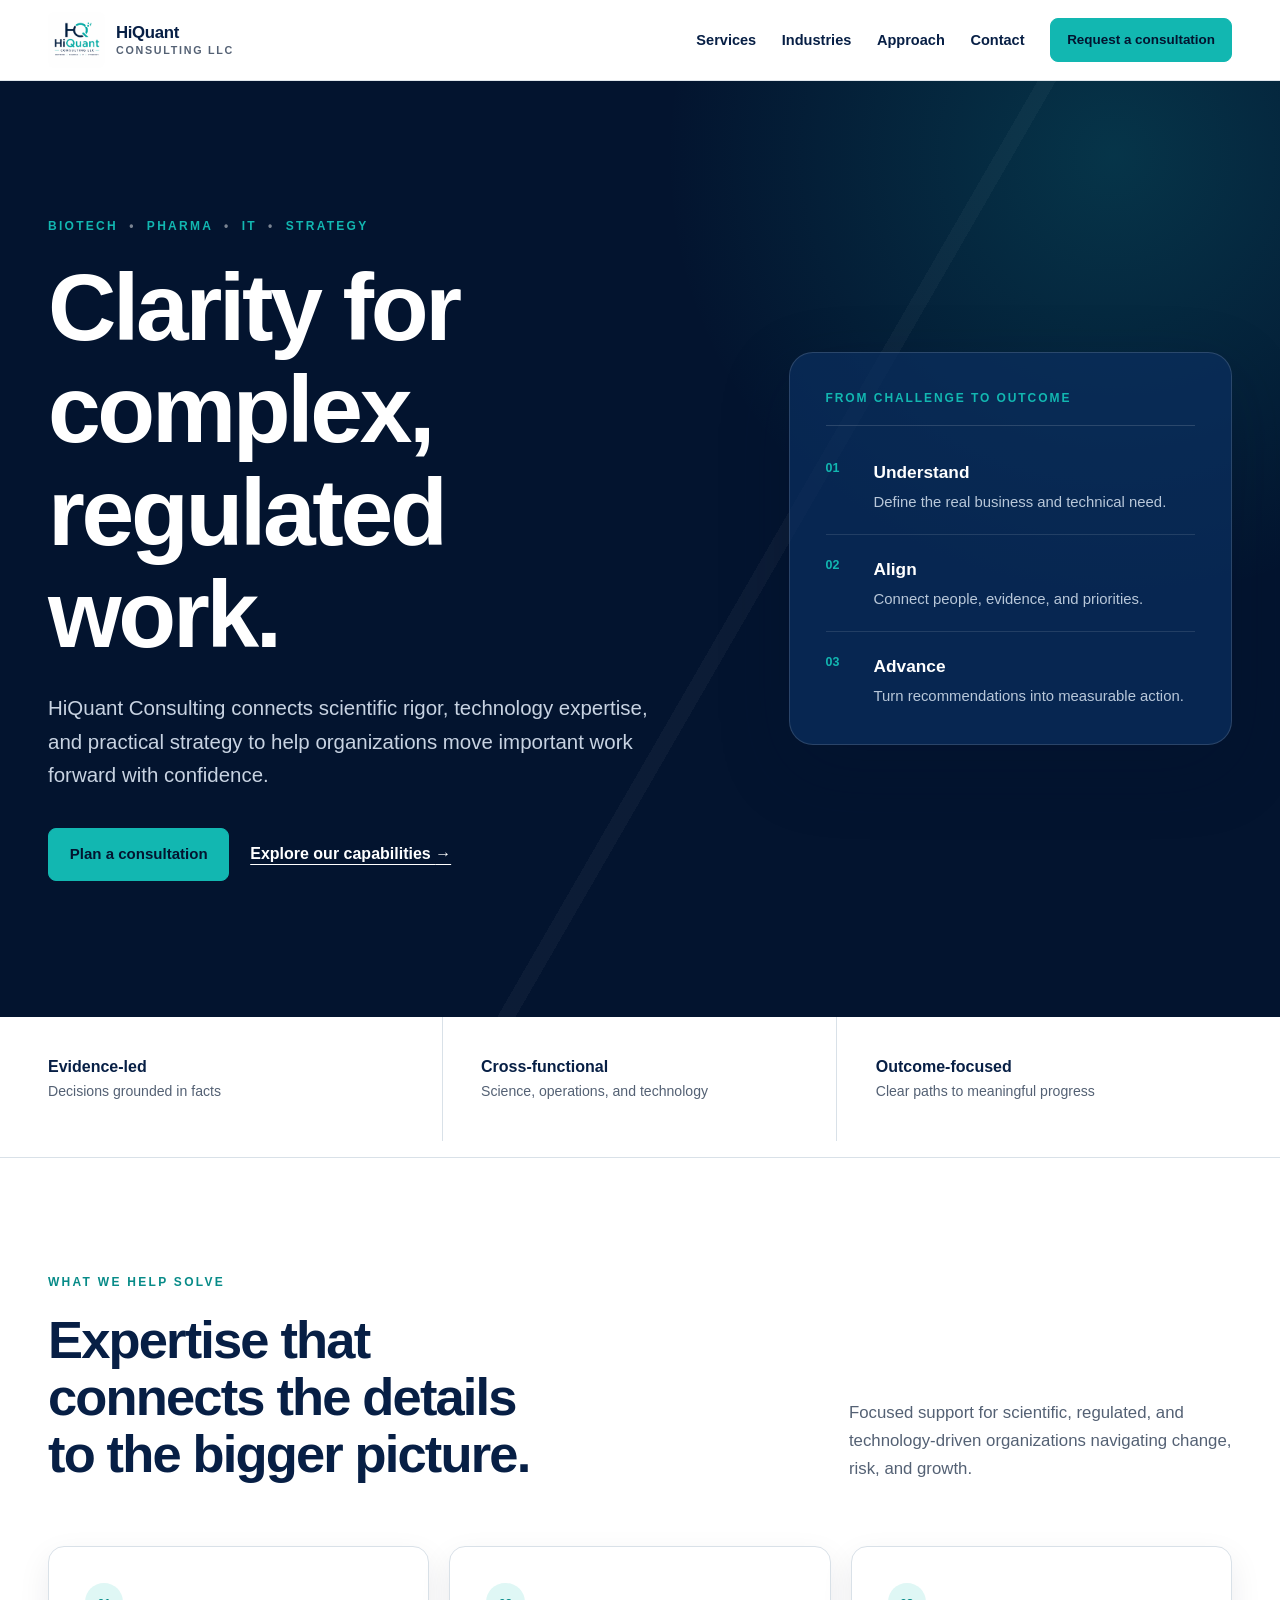
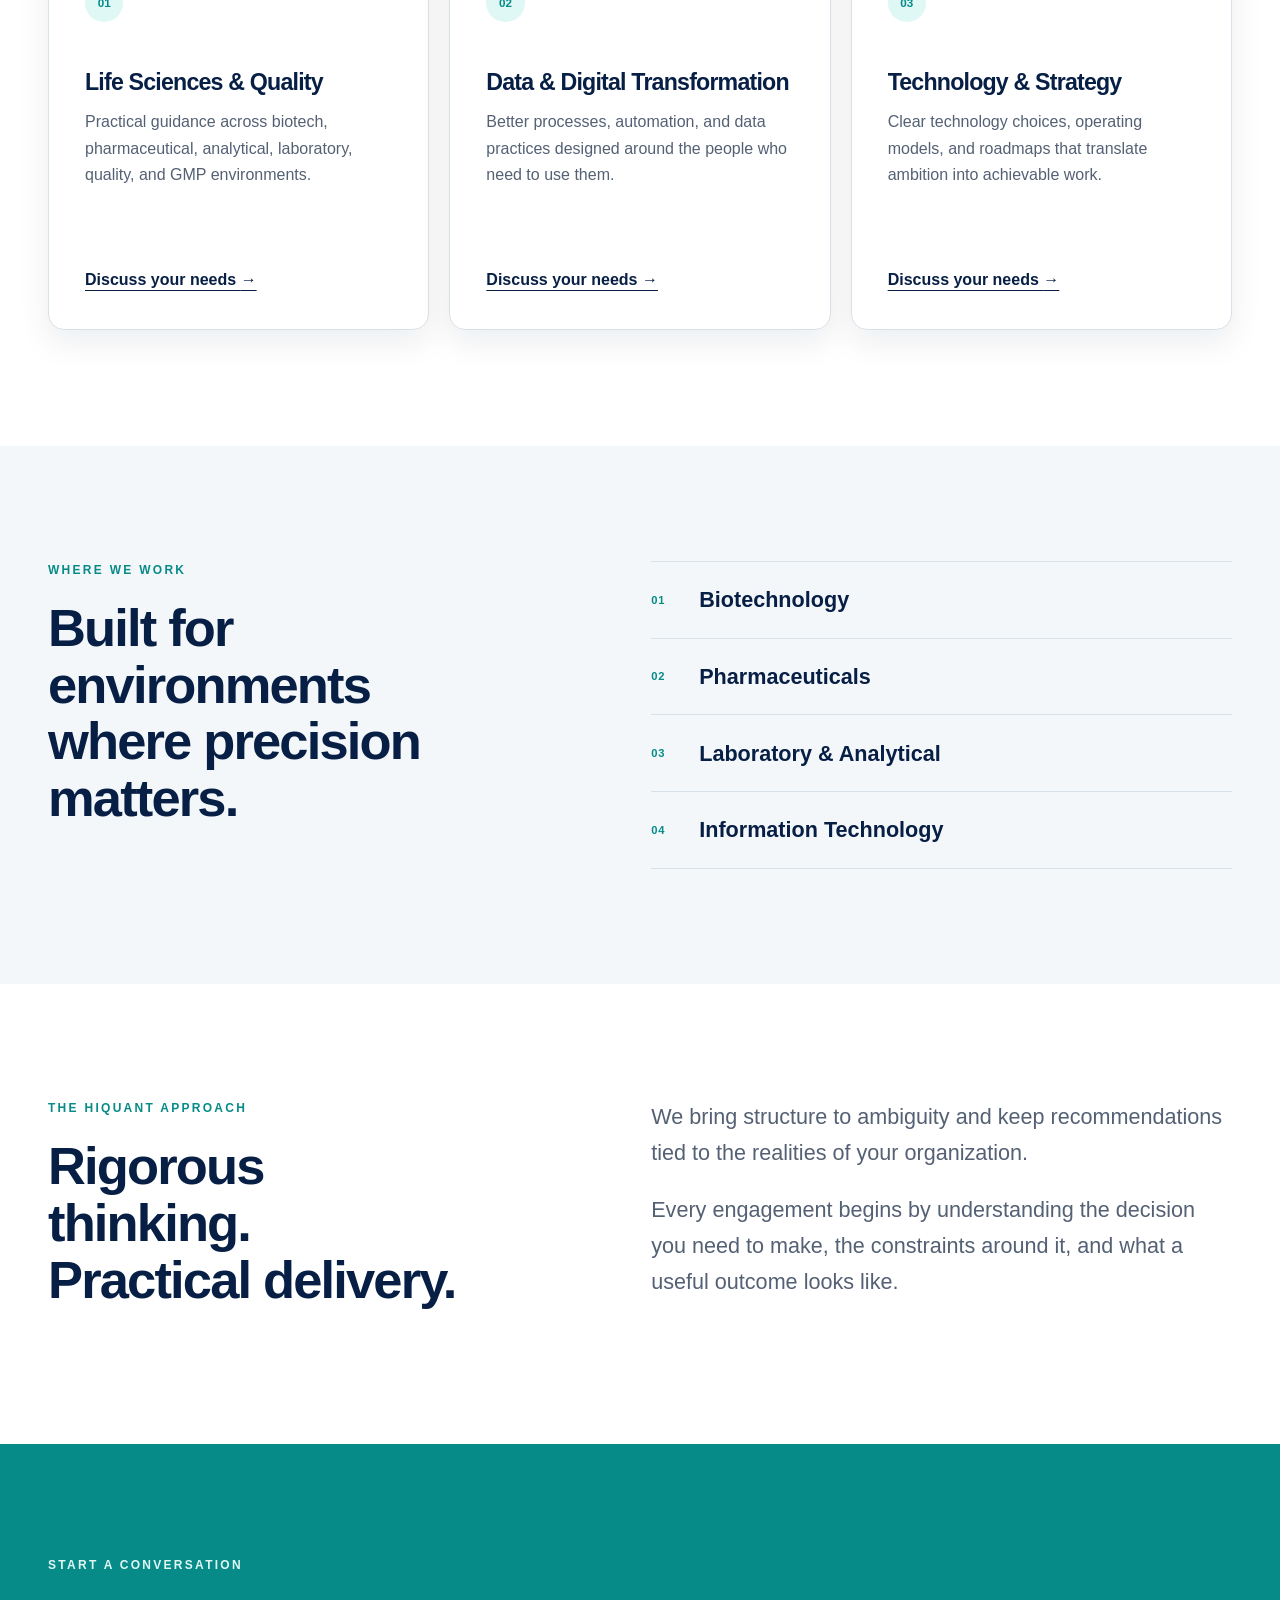
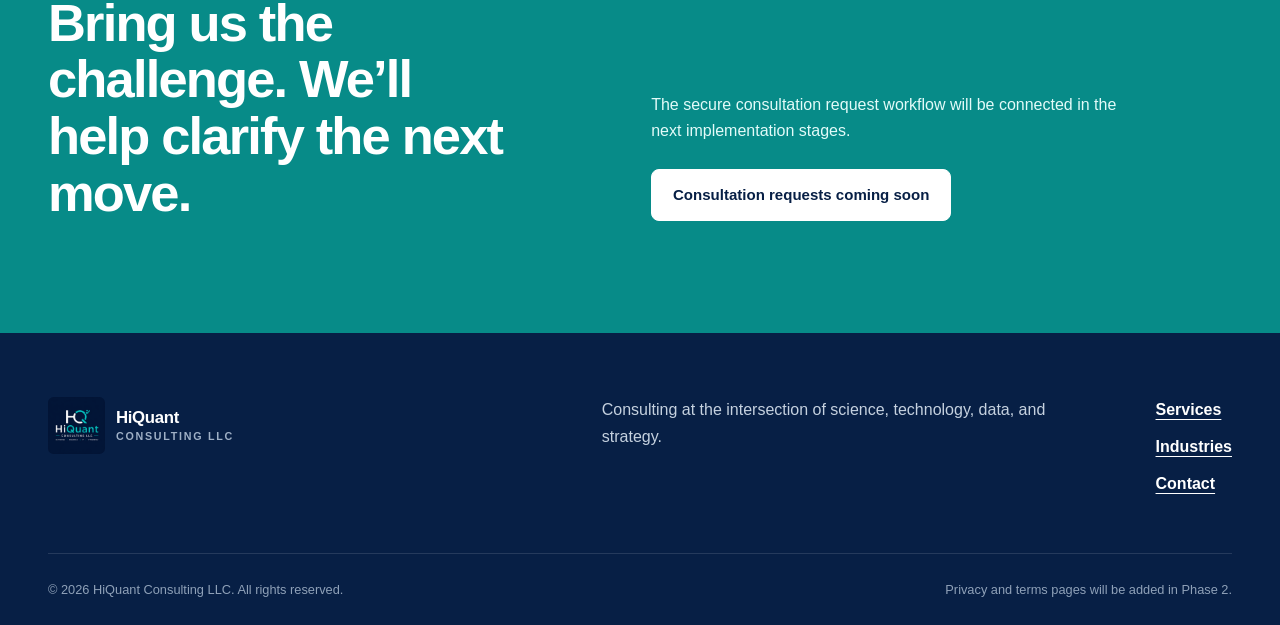
==== index.html @ 564eff1e "Build Phase 1 design system and responsive shell" ====
<!doctype html>
<html lang="en">
  <head>
    <meta charset="utf-8">
    <meta name="viewport" content="width=device-width, initial-scale=1">
    <meta name="description" content="HiQuant Consulting helps biotech, pharmaceutical, and technology organizations turn complex challenges into practical, measurable progress.">
    <meta name="theme-color" content="#071f45">
    <title>HiQuant Consulting LLC | Biotech, Pharma, IT &amp; Strategy</title>
    <link rel="icon" type="image/png" href="assets/logo/logo_white_bg.png">
    <link rel="stylesheet" href="css/main.css">
    <script src="js/main.js" defer></script>
  </head>
  <body>
    <a class="skip-link" href="#main-content">Skip to main content</a>

    <header class="site-header" data-site-header>
      <div class="container header-inner">
        <a class="brand" href="index.html" aria-label="HiQuant Consulting home">
          <img class="brand-logo" src="assets/logo/logo_white_bg.png" alt="" width="1254" height="1254">
          <span class="brand-name">
            <strong>HiQuant</strong>
            <span>Consulting LLC</span>
          </span>
        </a>

        <button class="nav-toggle" type="button" aria-expanded="false" aria-controls="primary-navigation">
          <span class="sr-only">Open navigation menu</span>
          <span aria-hidden="true"></span>
          <span aria-hidden="true"></span>
          <span aria-hidden="true"></span>
        </button>

        <nav class="primary-nav" id="primary-navigation" aria-label="Primary navigation">
          <a href="#services">Services</a>
          <a href="#industries">Industries</a>
          <a href="#approach">Approach</a>
          <a href="#contact">Contact</a>
          <a class="button button-small" href="#contact">Request a consultation</a>
        </nav>
      </div>
    </header>

    <main id="main-content">
      <section class="hero section-dark" aria-labelledby="hero-title">
        <div class="hero-grid container">
          <div class="hero-content">
            <p class="eyebrow">Biotech <span aria-hidden="true">•</span> Pharma <span aria-hidden="true">•</span> IT <span aria-hidden="true">•</span> Strategy</p>
            <h1 id="hero-title">Clarity for complex, regulated work.</h1>
            <p class="hero-summary">HiQuant Consulting connects scientific rigor, technology expertise, and practical strategy to help organizations move important work forward with confidence.</p>
            <div class="button-group">
              <a class="button" href="#contact">Plan a consultation</a>
              <a class="text-link" href="#services">Explore our capabilities <span aria-hidden="true">→</span></a>
            </div>
          </div>

          <aside class="hero-panel" aria-label="HiQuant consulting focus">
            <p class="panel-label">From challenge to outcome</p>
            <ol class="outcome-path">
              <li>
                <span class="path-number">01</span>
                <div><strong>Understand</strong><span>Define the real business and technical need.</span></div>
              </li>
              <li>
                <span class="path-number">02</span>
                <div><strong>Align</strong><span>Connect people, evidence, and priorities.</span></div>
              </li>
              <li>
                <span class="path-number">03</span>
                <div><strong>Advance</strong><span>Turn recommendations into measurable action.</span></div>
              </li>
            </ol>
          </aside>
        </div>
      </section>

      <section class="trust-strip" aria-label="Core consulting principles">
        <div class="container trust-grid">
          <p><strong>Evidence-led</strong><span>Decisions grounded in facts</span></p>
          <p><strong>Cross-functional</strong><span>Science, operations, and technology</span></p>
          <p><strong>Outcome-focused</strong><span>Clear paths to meaningful progress</span></p>
        </div>
      </section>

      <section class="section" id="services" aria-labelledby="services-title">
        <div class="container">
          <div class="section-heading">
            <div>
              <p class="eyebrow eyebrow-dark">What we help solve</p>
              <h2 id="services-title">Expertise that connects the details to the bigger picture.</h2>
            </div>
            <p>Focused support for scientific, regulated, and technology-driven organizations navigating change, risk, and growth.</p>
          </div>

          <div class="card-grid">
            <article class="service-card">
              <span class="card-index">01</span>
              <h3>Life Sciences &amp; Quality</h3>
              <p>Practical guidance across biotech, pharmaceutical, analytical, laboratory, quality, and GMP environments.</p>
              <a href="#contact" aria-label="Discuss Life Sciences and Quality consulting">Discuss your needs <span aria-hidden="true">→</span></a>
            </article>
            <article class="service-card">
              <span class="card-index">02</span>
              <h3>Data &amp; Digital Transformation</h3>
              <p>Better processes, automation, and data practices designed around the people who need to use them.</p>
              <a href="#contact" aria-label="Discuss Data and Digital Transformation consulting">Discuss your needs <span aria-hidden="true">→</span></a>
            </article>
            <article class="service-card">
              <span class="card-index">03</span>
              <h3>Technology &amp; Strategy</h3>
              <p>Clear technology choices, operating models, and roadmaps that translate ambition into achievable work.</p>
              <a href="#contact" aria-label="Discuss Technology and Strategy consulting">Discuss your needs <span aria-hidden="true">→</span></a>
            </article>
          </div>
        </div>
      </section>

      <section class="section section-tint" id="industries" aria-labelledby="industries-title">
        <div class="container split-layout">
          <div>
            <p class="eyebrow eyebrow-dark">Where we work</p>
            <h2 id="industries-title">Built for environments where precision matters.</h2>
          </div>
          <div class="industry-list" role="list">
            <p role="listitem"><span>01</span>Biotechnology</p>
            <p role="listitem"><span>02</span>Pharmaceuticals</p>
            <p role="listitem"><span>03</span>Laboratory &amp; Analytical</p>
            <p role="listitem"><span>04</span>Information Technology</p>
          </div>
        </div>
      </section>

      <section class="section" id="approach" aria-labelledby="approach-title">
        <div class="container approach-grid">
          <div>
            <p class="eyebrow eyebrow-dark">The HiQuant approach</p>
            <h2 id="approach-title">Rigorous thinking. Practical delivery.</h2>
          </div>
          <div class="prose-large">
            <p>We bring structure to ambiguity and keep recommendations tied to the realities of your organization.</p>
            <p>Every engagement begins by understanding the decision you need to make, the constraints around it, and what a useful outcome looks like.</p>
          </div>
        </div>
      </section>

      <section class="contact-band" id="contact" aria-labelledby="contact-title">
        <div class="container contact-grid">
          <div>
            <p class="eyebrow">Start a conversation</p>
            <h2 id="contact-title">Bring us the challenge. We’ll help clarify the next move.</h2>
          </div>
          <div class="contact-action">
            <p>The secure consultation request workflow will be connected in the next implementation stages.</p>
            <span class="button button-light" aria-disabled="true">Consultation requests coming soon</span>
          </div>
        </div>
      </section>
    </main>

    <footer class="site-footer">
      <div class="container footer-main">
        <a class="brand brand-footer" href="index.html" aria-label="HiQuant Consulting home">
          <img class="brand-logo" src="assets/logo/log_color2_bg.png" alt="" width="1254" height="1254">
          <span class="brand-name"><strong>HiQuant</strong><span>Consulting LLC</span></span>
        </a>
        <p>Consulting at the intersection of science, technology, data, and strategy.</p>
        <nav aria-label="Footer navigation">
          <a href="#services">Services</a>
          <a href="#industries">Industries</a>
          <a href="#contact">Contact</a>
        </nav>
      </div>
      <div class="container footer-legal">
        <p>&copy; <span data-current-year>2026</span> HiQuant Consulting LLC. All rights reserved.</p>
        <p>Privacy and terms pages will be added in Phase 2.</p>
      </div>
    </footer>
  </body>
</html>
---- css/main.css ----
:root {
  color-scheme: light;
  --navy-950: #03142f;
  --navy-900: #071f45;
  --navy-800: #0b2e5f;
  --teal-700: #078b88;
  --teal-600: #0aa39e;
  --teal-500: #12b7b1;
  --teal-100: #dff7f5;
  --ink: #162033;
  --slate: #546174;
  --mist: #f4f7fa;
  --line: #d9e1e8;
  --white: #ffffff;
  --font-sans: Inter, ui-sans-serif, -apple-system, BlinkMacSystemFont, "Segoe UI", sans-serif;
  --shadow-sm: 0 12px 32px rgba(3, 20, 47, 0.08);
  --shadow-lg: 0 24px 70px rgba(3, 20, 47, 0.22);
  --radius-sm: 0.5rem;
  --radius-md: 1rem;
  --radius-lg: 1.5rem;
  --container: 74rem;
  --header-height: 5rem;
}

*,
*::before,
*::after {
  box-sizing: border-box;
}

html {
  scroll-behavior: smooth;
  scroll-padding-top: calc(var(--header-height) + 1rem);
}

body {
  margin: 0;
  background: var(--white);
  color: var(--ink);
  font-family: var(--font-sans);
  font-size: 1rem;
  line-height: 1.65;
  text-rendering: optimizeLegibility;
}

body.nav-open {
  overflow: hidden;
}

img {
  display: block;
  max-width: 100%;
}

a {
  color: inherit;
}

button,
a {
  -webkit-tap-highlight-color: transparent;
}

:focus-visible {
  outline: 3px solid var(--teal-500);
  outline-offset: 4px;
}

.container {
  width: min(calc(100% - 2rem), var(--container));
  margin-inline: auto;
}

.skip-link {
  position: fixed;
  z-index: 1000;
  top: 0.75rem;
  left: 0.75rem;
  padding: 0.75rem 1rem;
  transform: translateY(-160%);
  border-radius: var(--radius-sm);
  background: var(--white);
  color: var(--navy-900);
  font-weight: 800;
  transition: transform 160ms ease;
}

.skip-link:focus {
  transform: translateY(0);
}

.sr-only {
  position: absolute;
  width: 1px;
  height: 1px;
  padding: 0;
  margin: -1px;
  overflow: hidden;
  clip: rect(0, 0, 0, 0);
  white-space: nowrap;
  border: 0;
}

.site-header {
  position: sticky;
  z-index: 100;
  top: 0;
  min-height: var(--header-height);
  border-bottom: 1px solid rgba(217, 225, 232, 0.82);
  background: rgba(255, 255, 255, 0.96);
  backdrop-filter: blur(14px);
}

.header-inner {
  min-height: var(--header-height);
  display: flex;
  align-items: center;
  justify-content: space-between;
  gap: 2rem;
}

.brand {
  display: inline-flex;
  align-items: center;
  gap: 0.7rem;
  color: var(--navy-900);
  text-decoration: none;
}

.brand-logo {
  width: 3.55rem;
  height: 3.55rem;
  border-radius: 0.35rem;
  object-fit: cover;
}

.brand-name {
  display: grid;
  line-height: 1.05;
}

.brand-name strong {
  font-size: 1.05rem;
  letter-spacing: -0.02em;
}

.brand-name span {
  margin-top: 0.24rem;
  color: var(--slate);
  font-size: 0.67rem;
  font-weight: 700;
  letter-spacing: 0.16em;
  text-transform: uppercase;
}

.primary-nav {
  display: flex;
  align-items: center;
  gap: clamp(1rem, 2vw, 2rem);
}

.primary-nav > a:not(.button) {
  position: relative;
  color: var(--navy-900);
  font-size: 0.91rem;
  font-weight: 700;
  text-decoration: none;
}

.primary-nav > a:not(.button)::after {
  position: absolute;
  right: 0;
  bottom: -0.45rem;
  left: 0;
  height: 2px;
  content: "";
  transform: scaleX(0);
  background: var(--teal-500);
  transition: transform 160ms ease;
}

.primary-nav > a:not(.button):hover::after,
.primary-nav > a:not(.button):focus-visible::after {
  transform: scaleX(1);
}

.nav-toggle {
  display: none;
  width: 2.75rem;
  height: 2.75rem;
  padding: 0.65rem;
  border: 1px solid var(--line);
  border-radius: var(--radius-sm);
  background: var(--white);
  cursor: pointer;
}

.nav-toggle > span:not(.sr-only) {
  display: block;
  height: 2px;
  margin-block: 0.28rem;
  border-radius: 1rem;
  background: var(--navy-900);
  transition: transform 180ms ease, opacity 180ms ease;
}

.button {
  display: inline-flex;
  min-height: 3.25rem;
  align-items: center;
  justify-content: center;
  padding: 0.8rem 1.3rem;
  border: 1px solid var(--teal-500);
  border-radius: var(--radius-sm);
  background: var(--teal-500);
  color: var(--navy-950);
  font-size: 0.94rem;
  font-weight: 800;
  text-decoration: none;
  transition: background 160ms ease, border-color 160ms ease, transform 160ms ease;
}

.button:hover {
  border-color: #45cec9;
  background: #45cec9;
  transform: translateY(-2px);
}

.button[aria-disabled="true"] {
  cursor: not-allowed;
}

.button[aria-disabled="true"]:hover {
  border-color: var(--white);
  background: var(--white);
  transform: none;
}

.button-small {
  min-height: 2.75rem;
  padding: 0.6rem 1rem;
  font-size: 0.84rem;
}

.button-light {
  border-color: var(--white);
  background: var(--white);
  color: var(--navy-900);
}

.button-light:hover {
  border-color: var(--teal-100);
  background: var(--teal-100);
}

.text-link {
  color: var(--white);
  font-weight: 750;
  text-underline-offset: 0.3rem;
}

.section-dark {
  background: var(--navy-950);
  color: var(--white);
}

.hero {
  position: relative;
  overflow: hidden;
}

.hero::before {
  position: absolute;
  inset: 0;
  pointer-events: none;
  content: "";
  background:
    radial-gradient(circle at 87% 8%, rgba(18, 183, 177, 0.2), transparent 28rem),
    linear-gradient(120deg, transparent 57%, rgba(255, 255, 255, 0.035) 57% 58%, transparent 58%);
}

.hero-grid {
  position: relative;
  display: grid;
  min-height: calc(100vh - var(--header-height));
  min-height: min(48rem, calc(100svh - var(--header-height)));
  align-items: center;
  grid-template-columns: minmax(0, 1.18fr) minmax(20rem, 0.82fr);
  gap: clamp(3rem, 8vw, 7.5rem);
  padding-block: clamp(5rem, 11vw, 8.5rem);
}

.hero-content {
  max-width: 46rem;
}

.eyebrow {
  margin: 0 0 1.2rem;
  color: var(--teal-500);
  font-size: 0.75rem;
  font-weight: 850;
  letter-spacing: 0.19em;
  text-transform: uppercase;
}

.eyebrow span {
  margin-inline: 0.35rem;
  color: rgba(255, 255, 255, 0.48);
}

.eyebrow-dark {
  color: var(--teal-700);
}

h1,
h2,
h3,
p {
  margin-top: 0;
}

h1,
h2,
h3 {
  color: inherit;
  font-weight: 750;
  letter-spacing: -0.035em;
  line-height: 1.08;
}

h1 {
  max-width: 13ch;
  margin-bottom: 1.6rem;
  font-size: clamp(3.1rem, 7.4vw, 6.65rem);
}

h2 {
  margin-bottom: 1.25rem;
  font-size: clamp(2rem, 4.1vw, 3.65rem);
}

h3 {
  margin-bottom: 0.9rem;
  font-size: 1.45rem;
}

.hero-summary {
  max-width: 40rem;
  margin-bottom: 2.25rem;
  color: #c8d3e2;
  font-size: clamp(1.08rem, 1.6vw, 1.3rem);
}

.button-group {
  display: flex;
  align-items: center;
  flex-wrap: wrap;
  gap: 1.3rem;
}

.hero-panel {
  padding: clamp(1.5rem, 3vw, 2.25rem);
  border: 1px solid rgba(255, 255, 255, 0.14);
  border-radius: var(--radius-lg);
  background: rgba(11, 46, 95, 0.72);
  box-shadow: var(--shadow-lg);
}

.panel-label {
  padding-bottom: 1rem;
  border-bottom: 1px solid rgba(255, 255, 255, 0.14);
  color: var(--teal-500);
  font-size: 0.75rem;
  font-weight: 850;
  letter-spacing: 0.16em;
  text-transform: uppercase;
}

.outcome-path {
  padding: 0;
  margin: 0;
  list-style: none;
}

.outcome-path li {
  display: grid;
  padding-block: 1.25rem;
  border-bottom: 1px solid rgba(255, 255, 255, 0.11);
  grid-template-columns: 2.25rem 1fr;
  gap: 0.75rem;
}

.outcome-path li:last-child {
  padding-bottom: 0;
  border: 0;
}

.path-number {
  color: var(--teal-500);
  font-size: 0.78rem;
  font-weight: 850;
}

.outcome-path strong,
.outcome-path div span {
  display: block;
}

.outcome-path strong {
  margin-bottom: 0.2rem;
  font-size: 1.08rem;
}

.outcome-path div span {
  color: #b8c7d9;
  font-size: 0.93rem;
}

.trust-strip {
  border-bottom: 1px solid var(--line);
  background: var(--white);
}

.trust-grid {
  display: grid;
  grid-template-columns: repeat(3, 1fr);
}

.trust-grid p {
  display: grid;
  min-height: 7.8rem;
  align-content: center;
  padding: 1.4rem clamp(1.2rem, 3vw, 2.4rem);
  border-right: 1px solid var(--line);
}

.trust-grid p:first-child {
  padding-left: 0;
}

.trust-grid p:last-child {
  border-right: 0;
}

.trust-grid strong {
  color: var(--navy-900);
  font-size: 1rem;
}

.trust-grid span {
  color: var(--slate);
  font-size: 0.88rem;
}

.section {
  padding-block: clamp(4.5rem, 9vw, 8rem);
}

.section-tint {
  background: var(--mist);
}

.section-heading {
  display: grid;
  align-items: end;
  margin-bottom: clamp(2.5rem, 5vw, 4.5rem);
  grid-template-columns: minmax(0, 1.3fr) minmax(17rem, 0.7fr);
  gap: clamp(2rem, 7vw, 7rem);
}

.section-heading h2 {
  max-width: 18ch;
  margin-bottom: 0;
  color: var(--navy-900);
}

.section-heading > p {
  margin-bottom: 0;
  color: var(--slate);
  font-size: 1.05rem;
}

.card-grid {
  display: grid;
  grid-template-columns: repeat(3, 1fr);
  gap: 1.25rem;
}

.service-card {
  display: flex;
  min-height: 24rem;
  flex-direction: column;
  padding: clamp(1.5rem, 3vw, 2.25rem);
  border: 1px solid var(--line);
  border-radius: var(--radius-md);
  background: var(--white);
  box-shadow: var(--shadow-sm);
  transition: border-color 180ms ease, transform 180ms ease;
}

.service-card:hover {
  border-color: var(--teal-500);
  transform: translateY(-5px);
}

.card-index {
  display: inline-grid;
  width: 2.4rem;
  height: 2.4rem;
  margin-bottom: 3rem;
  place-items: center;
  border-radius: 50%;
  background: var(--teal-100);
  color: var(--teal-700);
  font-size: 0.73rem;
  font-weight: 850;
}

.service-card h3 {
  color: var(--navy-900);
}

.service-card p {
  color: var(--slate);
}

.service-card a {
  margin-top: auto;
  color: var(--navy-900);
  font-weight: 800;
  text-underline-offset: 0.3rem;
}

.split-layout,
.approach-grid,
.contact-grid {
  display: grid;
  grid-template-columns: minmax(0, 0.9fr) minmax(22rem, 1.1fr);
  gap: clamp(3rem, 10vw, 9rem);
}

.split-layout h2,
.approach-grid h2 {
  max-width: 14ch;
  color: var(--navy-900);
}

.industry-list {
  border-top: 1px solid var(--line);
}

.industry-list p {
  display: grid;
  min-height: 4.8rem;
  align-items: center;
  margin: 0;
  border-bottom: 1px solid var(--line);
  color: var(--navy-900);
  font-size: clamp(1.05rem, 2vw, 1.35rem);
  font-weight: 750;
  grid-template-columns: 3rem 1fr;
}

.industry-list span {
  color: var(--teal-700);
  font-size: 0.7rem;
  letter-spacing: 0.08em;
}

.prose-large {
  color: var(--slate);
  font-size: clamp(1.1rem, 1.8vw, 1.35rem);
}

.contact-band {
  padding-block: clamp(4.5rem, 9vw, 7rem);
  background: var(--teal-700);
  color: var(--white);
}

.contact-band h2 {
  max-width: 17ch;
  margin-bottom: 0;
}

.contact-band .eyebrow {
  color: var(--teal-100);
}

.contact-action {
  align-self: end;
}

.contact-action p {
  max-width: 31rem;
  margin-bottom: 1.5rem;
  color: #e3fbf9;
}

.site-footer {
  padding-top: 4rem;
  background: var(--navy-900);
  color: #c5d1df;
}

.footer-main {
  display: grid;
  align-items: start;
  padding-bottom: 3.5rem;
  grid-template-columns: 1fr 1fr auto;
  gap: 3rem;
}

.brand-footer {
  color: var(--white);
}

.brand-footer .brand-name span {
  color: #9fb0c6;
}

.footer-main > p {
  max-width: 28rem;
  margin: 0;
}

.footer-main nav {
  display: grid;
  gap: 0.65rem;
}

.footer-main nav a {
  color: var(--white);
  font-weight: 700;
  text-underline-offset: 0.25rem;
}

.footer-legal {
  display: flex;
  min-height: 4.5rem;
  align-items: center;
  justify-content: space-between;
  gap: 1.5rem;
  border-top: 1px solid rgba(255, 255, 255, 0.12);
  color: #8fa1b8;
  font-size: 0.8rem;
}

.footer-legal p {
  margin: 0;
}

@media (max-width: 56rem) {
  .nav-toggle {
    display: block;
  }

  .nav-toggle[aria-expanded="true"] > span:nth-of-type(2) {
    transform: translateY(6px) rotate(45deg);
  }

  .nav-toggle[aria-expanded="true"] > span:nth-of-type(3) {
    opacity: 0;
  }

  .nav-toggle[aria-expanded="true"] > span:nth-of-type(4) {
    transform: translateY(-6px) rotate(-45deg);
  }

  .primary-nav {
    position: fixed;
    top: var(--header-height);
    right: 0;
    left: 0;
    display: none;
    max-height: calc(100svh - var(--header-height));
    align-items: stretch;
    padding: 1rem;
    overflow-y: auto;
    border-bottom: 1px solid var(--line);
    background: var(--white);
    box-shadow: var(--shadow-sm);
  }

  .primary-nav[data-open="true"] {
    display: grid;
  }

  .primary-nav > a:not(.button) {
    padding: 0.8rem 0.25rem;
    border-bottom: 1px solid var(--line);
    font-size: 1rem;
  }

  .primary-nav > a:not(.button)::after {
    display: none;
  }

  .primary-nav .button {
    margin-top: 0.5rem;
  }

  .hero-grid {
    min-height: auto;
    grid-template-columns: 1fr;
    gap: 3rem;
  }

  .hero-panel {
    max-width: 38rem;
  }

  .section-heading,
  .split-layout,
  .approach-grid,
  .contact-grid {
    grid-template-columns: 1fr;
    gap: 2rem;
  }

  .card-grid {
    grid-template-columns: 1fr;
  }

  .service-card {
    min-height: 20rem;
  }

  .footer-main {
    grid-template-columns: 1fr 1fr;
  }

  .footer-main nav {
    grid-column: 2;
    grid-row: 1 / span 2;
  }
}

@media (max-width: 40rem) {
  :root {
    --header-height: 4.5rem;
  }

  .container {
    width: min(calc(100% - 1.5rem), var(--container));
  }

  .brand-logo {
    width: 3rem;
    height: 3rem;
  }

  .hero-grid {
    padding-block: 4.5rem;
  }

  .button-group,
  .button-group .button {
    width: 100%;
  }

  .text-link {
    padding: 0.65rem 0;
  }

  .trust-grid {
    grid-template-columns: 1fr;
  }

  .trust-grid p,
  .trust-grid p:first-child {
    min-height: auto;
    padding: 1.25rem 0;
    border-right: 0;
    border-bottom: 1px solid var(--line);
  }

  .trust-grid p:last-child {
    border-bottom: 0;
  }

  .footer-main {
    grid-template-columns: 1fr;
  }

  .footer-main nav {
    grid-column: auto;
    grid-row: auto;
  }

  .footer-legal {
    align-items: flex-start;
    flex-direction: column;
    padding-block: 1.25rem;
  }
}

@media (prefers-reduced-motion: reduce) {
  html {
    scroll-behavior: auto;
  }

  *,
  *::before,
  *::after {
    scroll-behavior: auto !important;
    transition-duration: 0.01ms !important;
  }
}
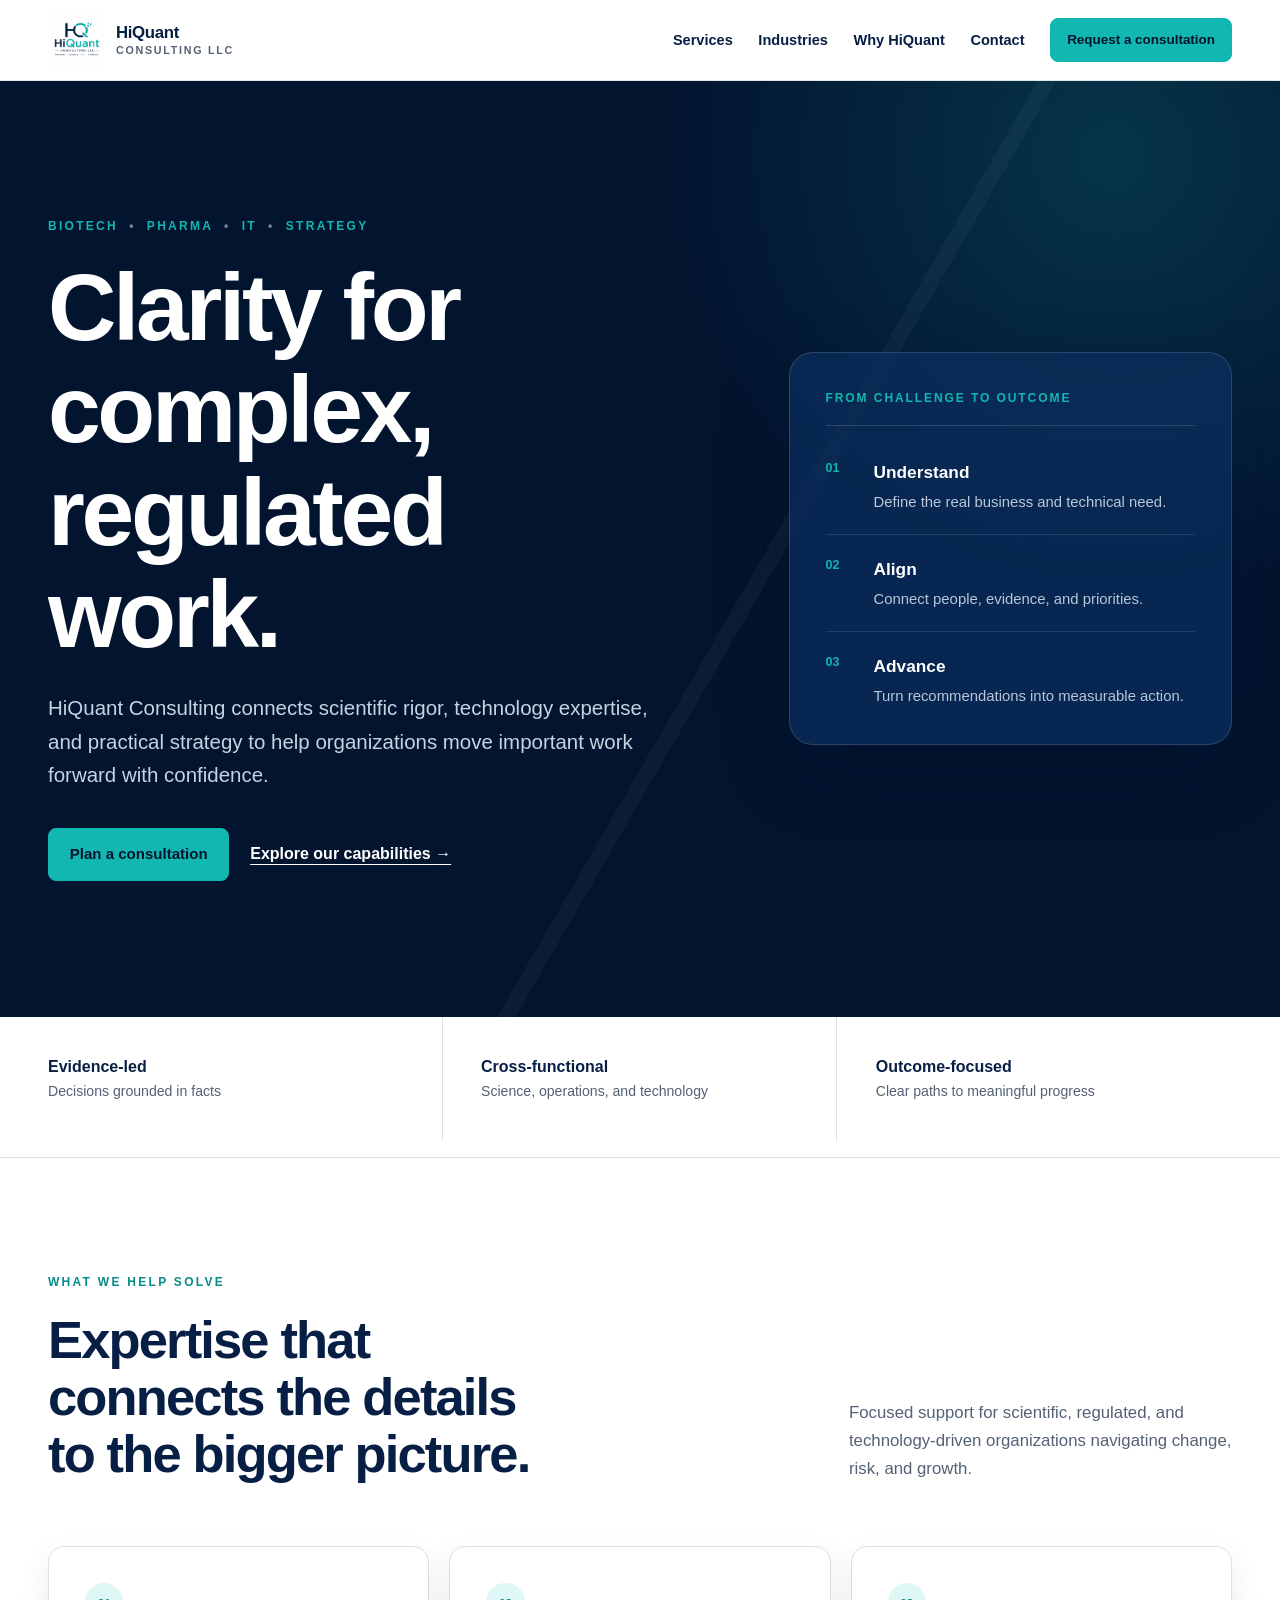
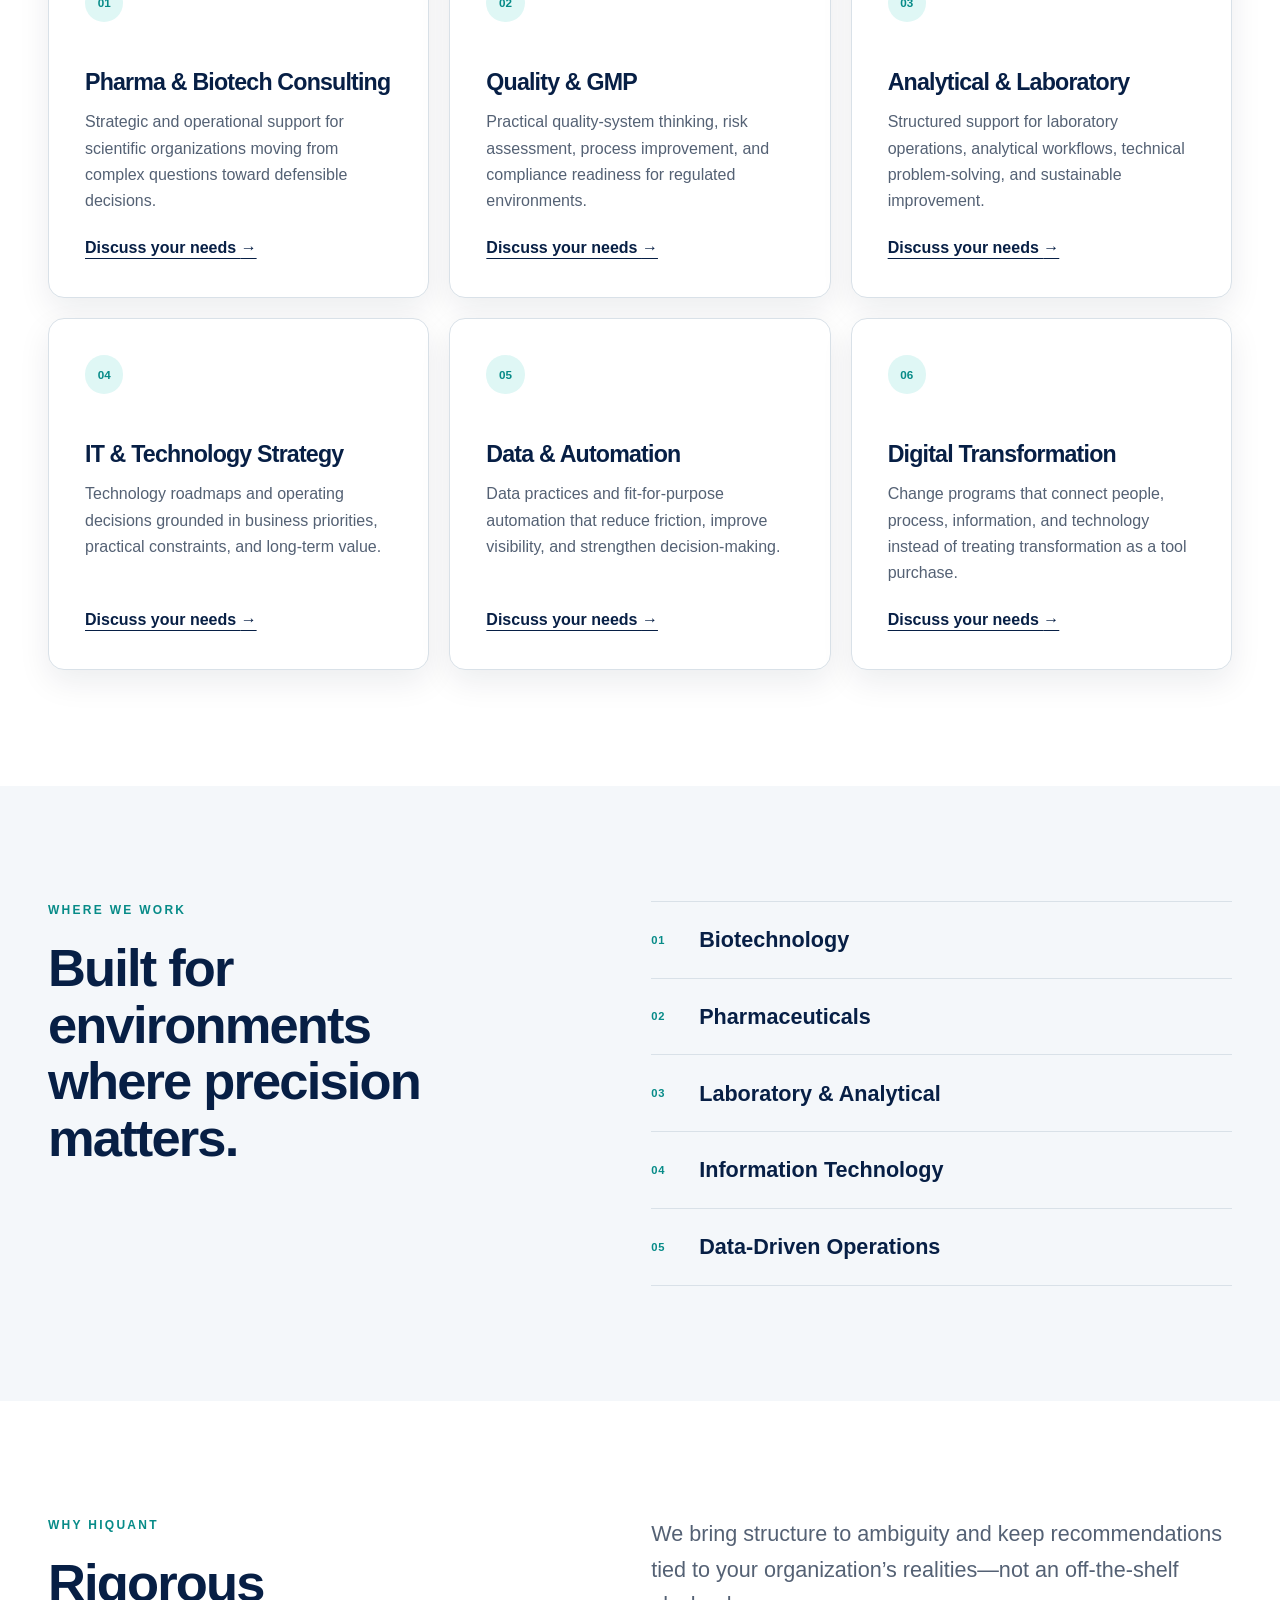
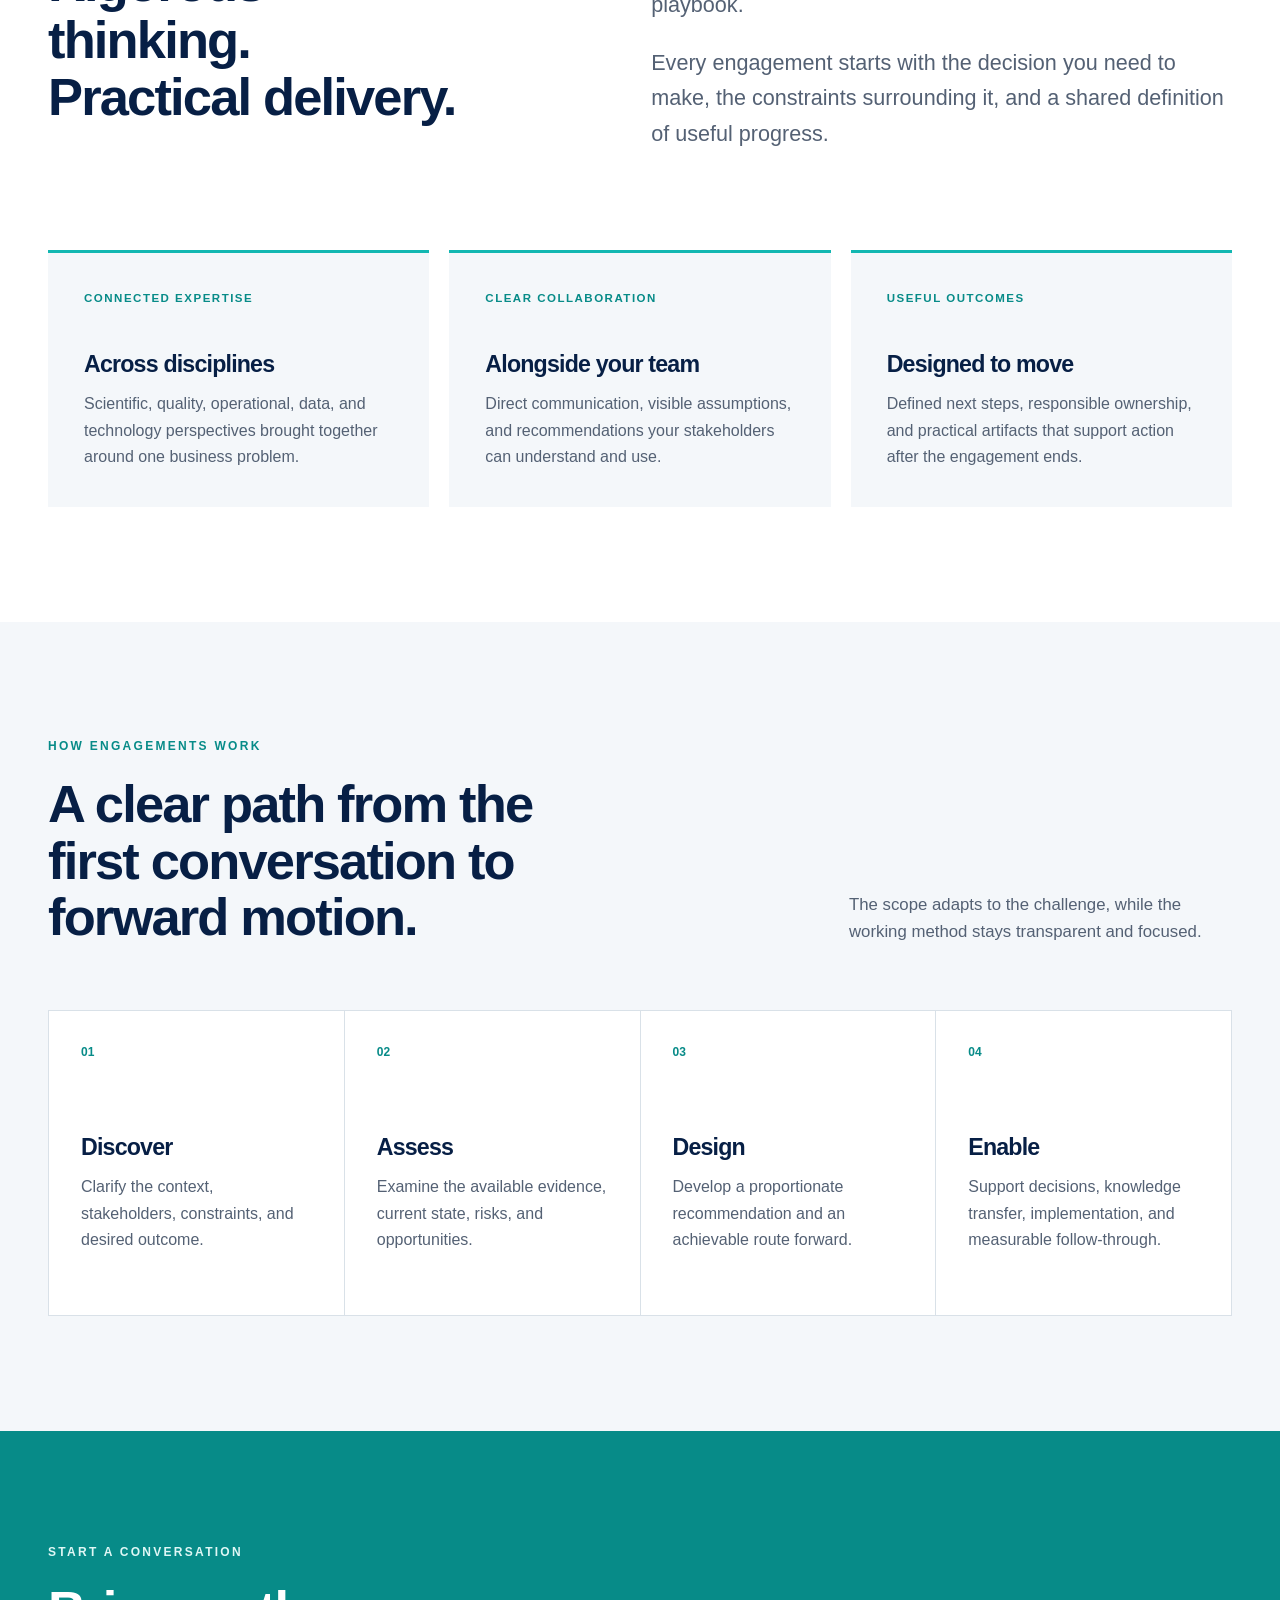
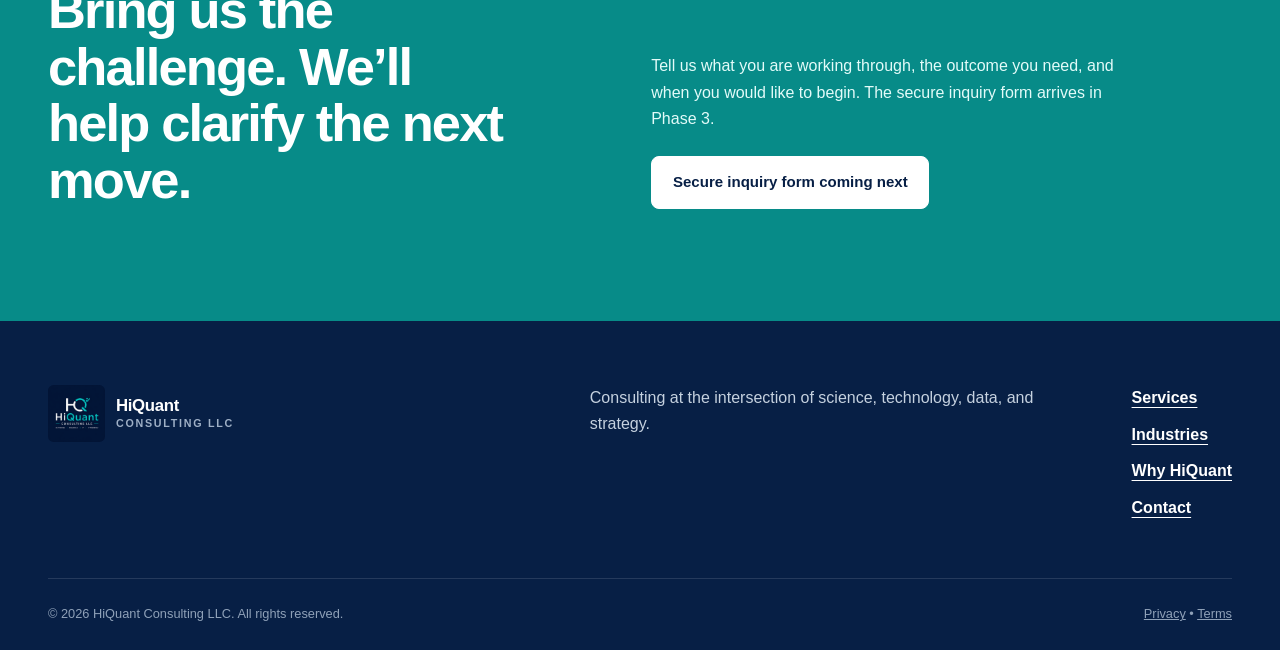
==== commit 04d6c1f3: "Complete Phase 2 public website content" ====
--- a/index.html
+++ b/index.html
@@ -33,7 +33,7 @@
         <nav class="primary-nav" id="primary-navigation" aria-label="Primary navigation">
           <a href="#services">Services</a>
           <a href="#industries">Industries</a>
-          <a href="#approach">Approach</a>
+          <a href="#why">Why HiQuant</a>
           <a href="#contact">Contact</a>
           <a class="button button-small" href="#contact">Request a consultation</a>
         </nav>
@@ -94,21 +94,39 @@
           <div class="card-grid">
             <article class="service-card">
               <span class="card-index">01</span>
-              <h3>Life Sciences &amp; Quality</h3>
-              <p>Practical guidance across biotech, pharmaceutical, analytical, laboratory, quality, and GMP environments.</p>
-              <a href="#contact" aria-label="Discuss Life Sciences and Quality consulting">Discuss your needs <span aria-hidden="true">→</span></a>
+              <h3>Pharma &amp; Biotech Consulting</h3>
+              <p>Strategic and operational support for scientific organizations moving from complex questions toward defensible decisions.</p>
+              <a href="#contact" aria-label="Discuss pharmaceutical and biotechnology consulting">Discuss your needs <span aria-hidden="true">→</span></a>
             </article>
             <article class="service-card">
               <span class="card-index">02</span>
-              <h3>Data &amp; Digital Transformation</h3>
-              <p>Better processes, automation, and data practices designed around the people who need to use them.</p>
-              <a href="#contact" aria-label="Discuss Data and Digital Transformation consulting">Discuss your needs <span aria-hidden="true">→</span></a>
+              <h3>Quality &amp; GMP</h3>
+              <p>Practical quality-system thinking, risk assessment, process improvement, and compliance readiness for regulated environments.</p>
+              <a href="#contact" aria-label="Discuss quality and GMP consulting">Discuss your needs <span aria-hidden="true">→</span></a>
             </article>
             <article class="service-card">
               <span class="card-index">03</span>
-              <h3>Technology &amp; Strategy</h3>
-              <p>Clear technology choices, operating models, and roadmaps that translate ambition into achievable work.</p>
-              <a href="#contact" aria-label="Discuss Technology and Strategy consulting">Discuss your needs <span aria-hidden="true">→</span></a>
+              <h3>Analytical &amp; Laboratory</h3>
+              <p>Structured support for laboratory operations, analytical workflows, technical problem-solving, and sustainable improvement.</p>
+              <a href="#contact" aria-label="Discuss analytical and laboratory consulting">Discuss your needs <span aria-hidden="true">→</span></a>
+            </article>
+            <article class="service-card">
+              <span class="card-index">04</span>
+              <h3>IT &amp; Technology Strategy</h3>
+              <p>Technology roadmaps and operating decisions grounded in business priorities, practical constraints, and long-term value.</p>
+              <a href="#contact" aria-label="Discuss IT and technology strategy consulting">Discuss your needs <span aria-hidden="true">→</span></a>
+            </article>
+            <article class="service-card">
+              <span class="card-index">05</span>
+              <h3>Data &amp; Automation</h3>
+              <p>Data practices and fit-for-purpose automation that reduce friction, improve visibility, and strengthen decision-making.</p>
+              <a href="#contact" aria-label="Discuss data and automation consulting">Discuss your needs <span aria-hidden="true">→</span></a>
+            </article>
+            <article class="service-card">
+              <span class="card-index">06</span>
+              <h3>Digital Transformation</h3>
+              <p>Change programs that connect people, process, information, and technology instead of treating transformation as a tool purchase.</p>
+              <a href="#contact" aria-label="Discuss digital transformation consulting">Discuss your needs <span aria-hidden="true">→</span></a>
             </article>
           </div>
         </div>
@@ -125,21 +143,71 @@
             <p role="listitem"><span>02</span>Pharmaceuticals</p>
             <p role="listitem"><span>03</span>Laboratory &amp; Analytical</p>
             <p role="listitem"><span>04</span>Information Technology</p>
-          </div>
-        </div>
-      </section>
-
-      <section class="section" id="approach" aria-labelledby="approach-title">
+            <p role="listitem"><span>05</span>Data-Driven Operations</p>
+          </div>
+        </div>
+      </section>
+
+      <section class="section" id="why" aria-labelledby="why-title">
         <div class="container approach-grid">
           <div>
-            <p class="eyebrow eyebrow-dark">The HiQuant approach</p>
-            <h2 id="approach-title">Rigorous thinking. Practical delivery.</h2>
+            <p class="eyebrow eyebrow-dark">Why HiQuant</p>
+            <h2 id="why-title">Rigorous thinking. Practical delivery.</h2>
           </div>
           <div class="prose-large">
-            <p>We bring structure to ambiguity and keep recommendations tied to the realities of your organization.</p>
-            <p>Every engagement begins by understanding the decision you need to make, the constraints around it, and what a useful outcome looks like.</p>
-          </div>
-        </div>
+            <p>We bring structure to ambiguity and keep recommendations tied to your organization’s realities—not an off-the-shelf playbook.</p>
+            <p>Every engagement starts with the decision you need to make, the constraints surrounding it, and a shared definition of useful progress.</p>
+          </div>
+        </div>
+        <div class="container why-grid">
+          <article class="proof-card">
+            <p class="proof-kicker">Connected expertise</p>
+            <h3>Across disciplines</h3>
+            <p>Scientific, quality, operational, data, and technology perspectives brought together around one business problem.</p>
+          </article>
+          <article class="proof-card">
+            <p class="proof-kicker">Clear collaboration</p>
+            <h3>Alongside your team</h3>
+            <p>Direct communication, visible assumptions, and recommendations your stakeholders can understand and use.</p>
+          </article>
+          <article class="proof-card">
+            <p class="proof-kicker">Useful outcomes</p>
+            <h3>Designed to move</h3>
+            <p>Defined next steps, responsible ownership, and practical artifacts that support action after the engagement ends.</p>
+          </article>
+        </div>
+      </section>
+
+      <section class="section section-tint" id="approach" aria-labelledby="approach-title">
+        <div class="container section-heading">
+          <div>
+            <p class="eyebrow eyebrow-dark">How engagements work</p>
+            <h2 id="approach-title">A clear path from the first conversation to forward motion.</h2>
+          </div>
+          <p>The scope adapts to the challenge, while the working method stays transparent and focused.</p>
+        </div>
+        <ol class="container process-grid">
+          <li class="process-step">
+            <span>01</span>
+            <h3>Discover</h3>
+            <p>Clarify the context, stakeholders, constraints, and desired outcome.</p>
+          </li>
+          <li class="process-step">
+            <span>02</span>
+            <h3>Assess</h3>
+            <p>Examine the available evidence, current state, risks, and opportunities.</p>
+          </li>
+          <li class="process-step">
+            <span>03</span>
+            <h3>Design</h3>
+            <p>Develop a proportionate recommendation and an achievable route forward.</p>
+          </li>
+          <li class="process-step">
+            <span>04</span>
+            <h3>Enable</h3>
+            <p>Support decisions, knowledge transfer, implementation, and measurable follow-through.</p>
+          </li>
+        </ol>
       </section>
 
       <section class="contact-band" id="contact" aria-labelledby="contact-title">
@@ -149,8 +217,8 @@
             <h2 id="contact-title">Bring us the challenge. We’ll help clarify the next move.</h2>
           </div>
           <div class="contact-action">
-            <p>The secure consultation request workflow will be connected in the next implementation stages.</p>
-            <span class="button button-light" aria-disabled="true">Consultation requests coming soon</span>
+            <p>Tell us what you are working through, the outcome you need, and when you would like to begin. The secure inquiry form arrives in Phase 3.</p>
+            <span class="button button-light" aria-disabled="true">Secure inquiry form coming next</span>
           </div>
         </div>
       </section>
@@ -166,12 +234,13 @@
         <nav aria-label="Footer navigation">
           <a href="#services">Services</a>
           <a href="#industries">Industries</a>
+          <a href="#why">Why HiQuant</a>
           <a href="#contact">Contact</a>
         </nav>
       </div>
       <div class="container footer-legal">
         <p>&copy; <span data-current-year>2026</span> HiQuant Consulting LLC. All rights reserved.</p>
-        <p>Privacy and terms pages will be added in Phase 2.</p>
+        <p><a href="privacy.html">Privacy</a> <span aria-hidden="true">•</span> <a href="terms.html">Terms</a></p>
       </div>
     </footer>
   </body>
--- a/css/main.css
+++ b/css/main.css
@@ -488,7 +488,7 @@
 
 .service-card {
   display: flex;
-  min-height: 24rem;
+  min-height: 22rem;
   flex-direction: column;
   padding: clamp(1.5rem, 3vw, 2.25rem);
   border: 1px solid var(--line);
@@ -570,6 +570,202 @@
 .prose-large {
   color: var(--slate);
   font-size: clamp(1.1rem, 1.8vw, 1.35rem);
+}
+
+.why-grid {
+  display: grid;
+  margin-top: clamp(2.5rem, 6vw, 5rem);
+  grid-template-columns: repeat(3, 1fr);
+  gap: 1.25rem;
+}
+
+.proof-card {
+  padding: clamp(1.5rem, 3vw, 2.25rem);
+  border-top: 3px solid var(--teal-500);
+  background: var(--mist);
+}
+
+.proof-kicker {
+  margin-bottom: 2.75rem;
+  color: var(--teal-700);
+  font-size: 0.72rem;
+  font-weight: 850;
+  letter-spacing: 0.13em;
+  text-transform: uppercase;
+}
+
+.proof-card h3 {
+  color: var(--navy-900);
+}
+
+.proof-card > p:last-child {
+  margin-bottom: 0;
+  color: var(--slate);
+}
+
+.process-grid {
+  display: grid;
+  padding: 0;
+  margin-block: 0;
+  list-style: none;
+  grid-template-columns: repeat(4, 1fr);
+  gap: 1px;
+  background: var(--line);
+  border: 1px solid var(--line);
+}
+
+.process-step {
+  min-height: 19rem;
+  padding: clamp(1.35rem, 2.5vw, 2rem);
+  background: var(--white);
+}
+
+.process-step > span {
+  display: block;
+  margin-bottom: 4.5rem;
+  color: var(--teal-700);
+  font-size: 0.75rem;
+  font-weight: 850;
+}
+
+.process-step h3 {
+  color: var(--navy-900);
+}
+
+.process-step p {
+  margin-bottom: 0;
+  color: var(--slate);
+}
+
+.page-hero {
+  background: var(--navy-950);
+  color: var(--white);
+}
+
+.legal-hero-inner {
+  padding-block: clamp(4rem, 9vw, 7.5rem);
+}
+
+.page-hero h1 {
+  max-width: none;
+  margin-bottom: 1rem;
+  font-size: clamp(2.75rem, 6vw, 5.5rem);
+}
+
+.page-hero .legal-hero-inner > p:not(.eyebrow, .breadcrumb, .page-meta) {
+  max-width: 45rem;
+  color: #c8d3e2;
+  font-size: clamp(1rem, 1.6vw, 1.2rem);
+}
+
+.breadcrumb {
+  margin-bottom: 2.5rem;
+  color: #9fb0c6;
+  font-size: 0.82rem;
+}
+
+.breadcrumb a {
+  color: var(--white);
+  text-underline-offset: 0.25rem;
+}
+
+.breadcrumb span {
+  margin-inline: 0.5rem;
+}
+
+.page-meta {
+  margin: 2rem 0 0;
+  color: #9fb0c6;
+  font-size: 0.8rem;
+}
+
+.legal-layout {
+  display: grid;
+  align-items: start;
+  padding-block: clamp(3.5rem, 8vw, 7rem);
+  grid-template-columns: minmax(12rem, 0.32fr) minmax(0, 0.68fr);
+  gap: clamp(3rem, 9vw, 8rem);
+}
+
+.legal-nav {
+  position: sticky;
+  top: calc(var(--header-height) + 2rem);
+  display: grid;
+  padding-left: 1.25rem;
+  border-left: 2px solid var(--line);
+  gap: 0.45rem;
+}
+
+.legal-nav p {
+  margin-bottom: 0.65rem;
+  color: var(--navy-900);
+  font-size: 0.75rem;
+  font-weight: 850;
+  letter-spacing: 0.12em;
+  text-transform: uppercase;
+}
+
+.legal-nav a {
+  color: var(--slate);
+  font-size: 0.88rem;
+  text-decoration: none;
+}
+
+.legal-nav a:hover {
+  color: var(--teal-700);
+  text-decoration: underline;
+  text-underline-offset: 0.2rem;
+}
+
+.legal-content {
+  max-width: 48rem;
+}
+
+.legal-content section {
+  padding-block: 1.6rem;
+  border-bottom: 1px solid var(--line);
+  scroll-margin-top: calc(var(--header-height) + 1rem);
+}
+
+.legal-content section:first-of-type {
+  padding-top: 0;
+}
+
+.legal-content section:last-child {
+  border-bottom: 0;
+}
+
+.legal-content h2 {
+  margin-bottom: 0.9rem;
+  color: var(--navy-900);
+  font-size: clamp(1.45rem, 2.5vw, 2rem);
+  letter-spacing: -0.025em;
+}
+
+.legal-content p,
+.legal-content li {
+  color: var(--slate);
+}
+
+.legal-content li + li {
+  margin-top: 0.55rem;
+}
+
+.notice-box {
+  padding: 1.35rem 1.5rem;
+  margin-bottom: 2.5rem;
+  border: 1px solid #b7e9e6;
+  border-left: 4px solid var(--teal-700);
+  background: var(--teal-100);
+}
+
+.notice-box strong {
+  color: var(--navy-900);
+}
+
+.notice-box p {
+  margin: 0.35rem 0 0;
+  color: var(--ink);
 }
 
 .contact-band {
@@ -722,6 +918,28 @@
     grid-template-columns: 1fr;
   }
 
+  .why-grid {
+    grid-template-columns: 1fr;
+  }
+
+  .process-grid {
+    grid-template-columns: repeat(2, 1fr);
+  }
+
+  .legal-layout {
+    grid-template-columns: 1fr;
+    gap: 2.5rem;
+  }
+
+  .legal-nav {
+    position: static;
+    grid-template-columns: repeat(2, minmax(0, 1fr));
+  }
+
+  .legal-nav p {
+    grid-column: 1 / -1;
+  }
+
   .service-card {
     min-height: 20rem;
   }
@@ -764,6 +982,22 @@
   }
 
   .trust-grid {
+    grid-template-columns: 1fr;
+  }
+
+  .process-grid {
+    grid-template-columns: 1fr;
+  }
+
+  .process-step {
+    min-height: auto;
+  }
+
+  .process-step > span {
+    margin-bottom: 2rem;
+  }
+
+  .legal-nav {
     grid-template-columns: 1fr;
   }
 
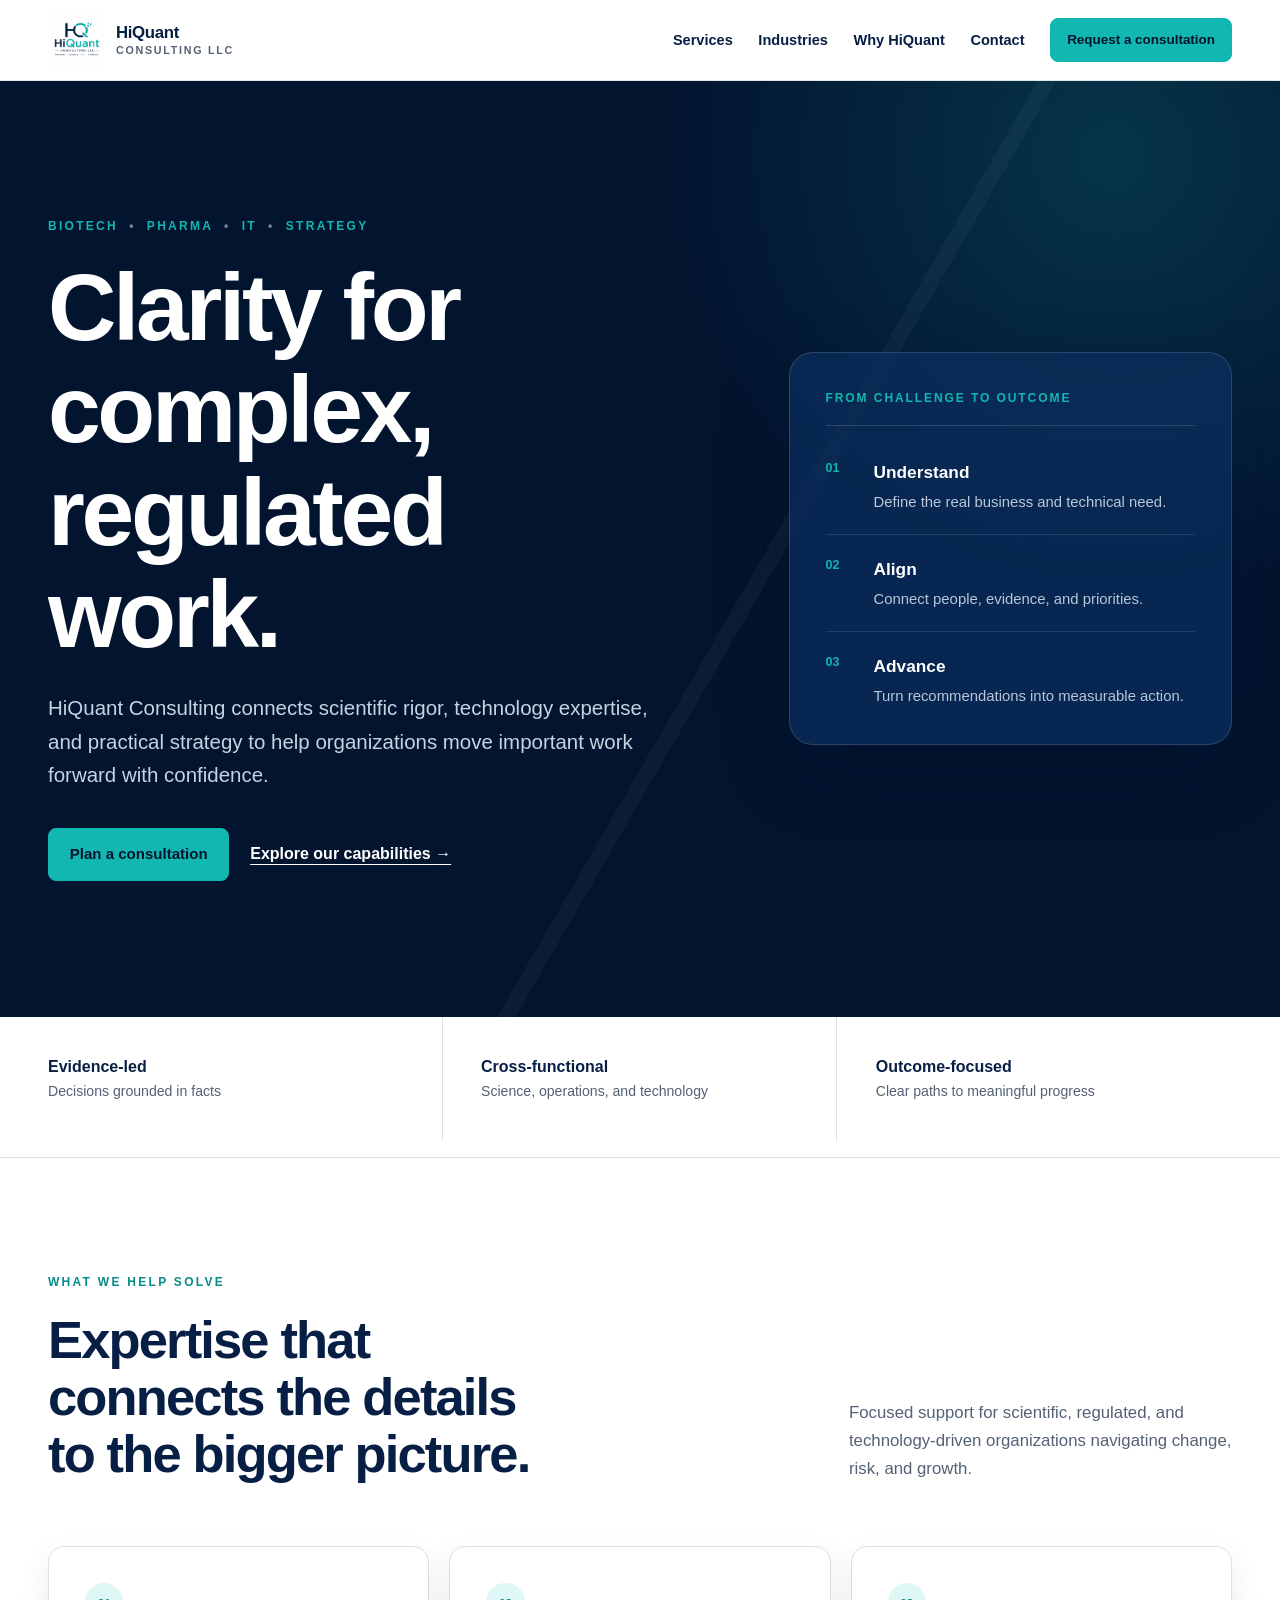
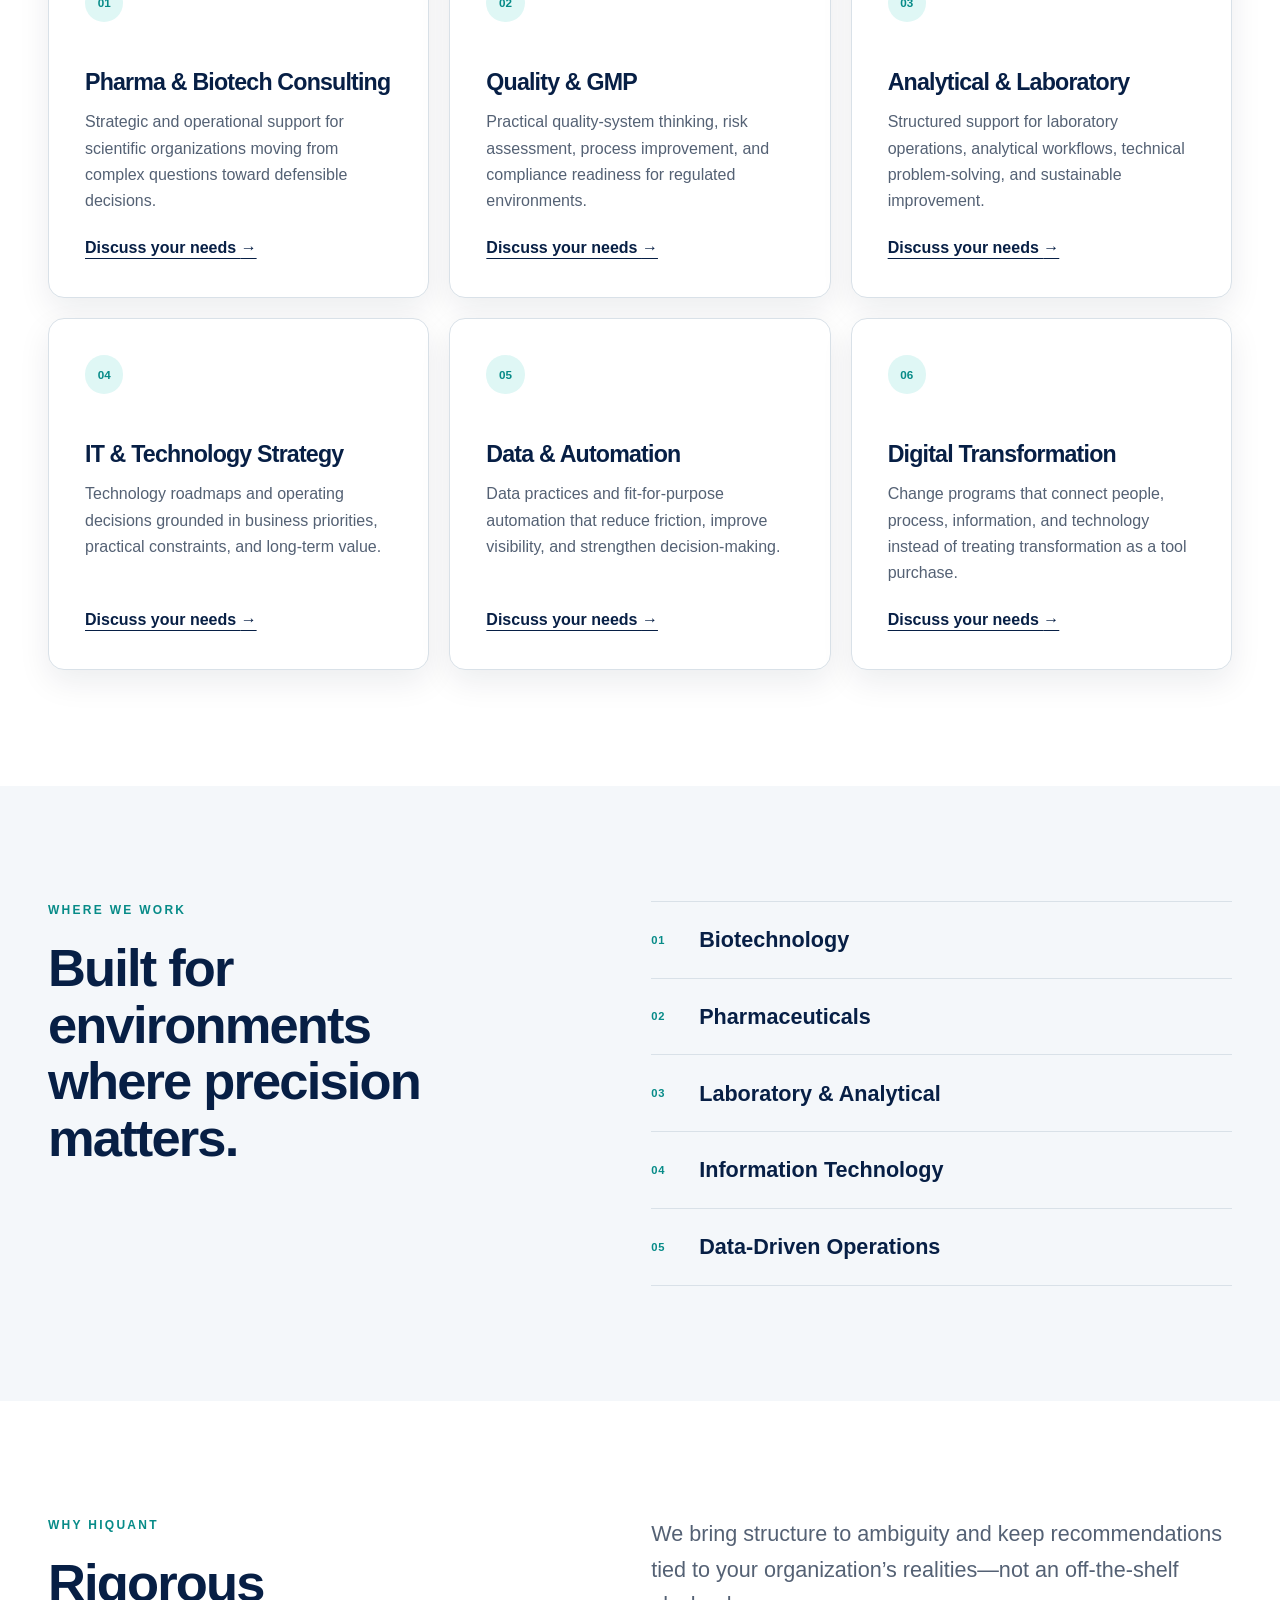
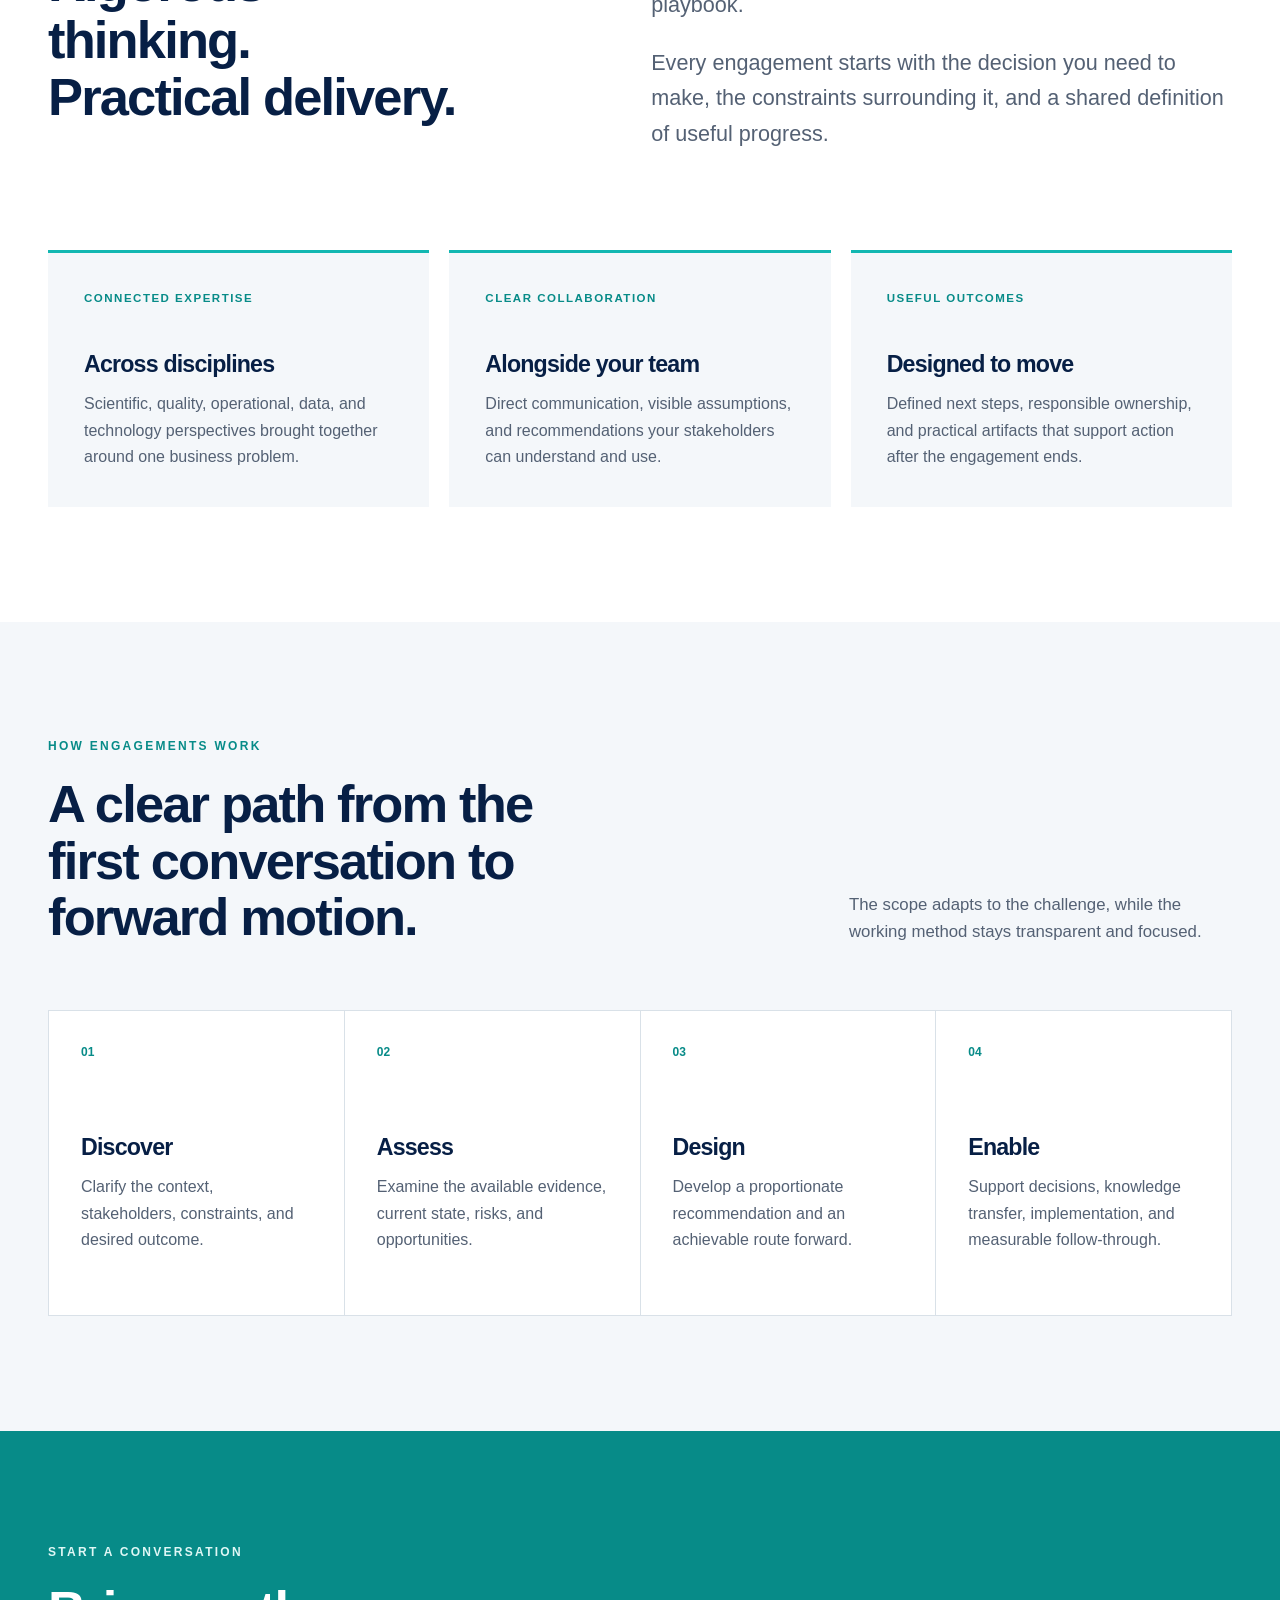
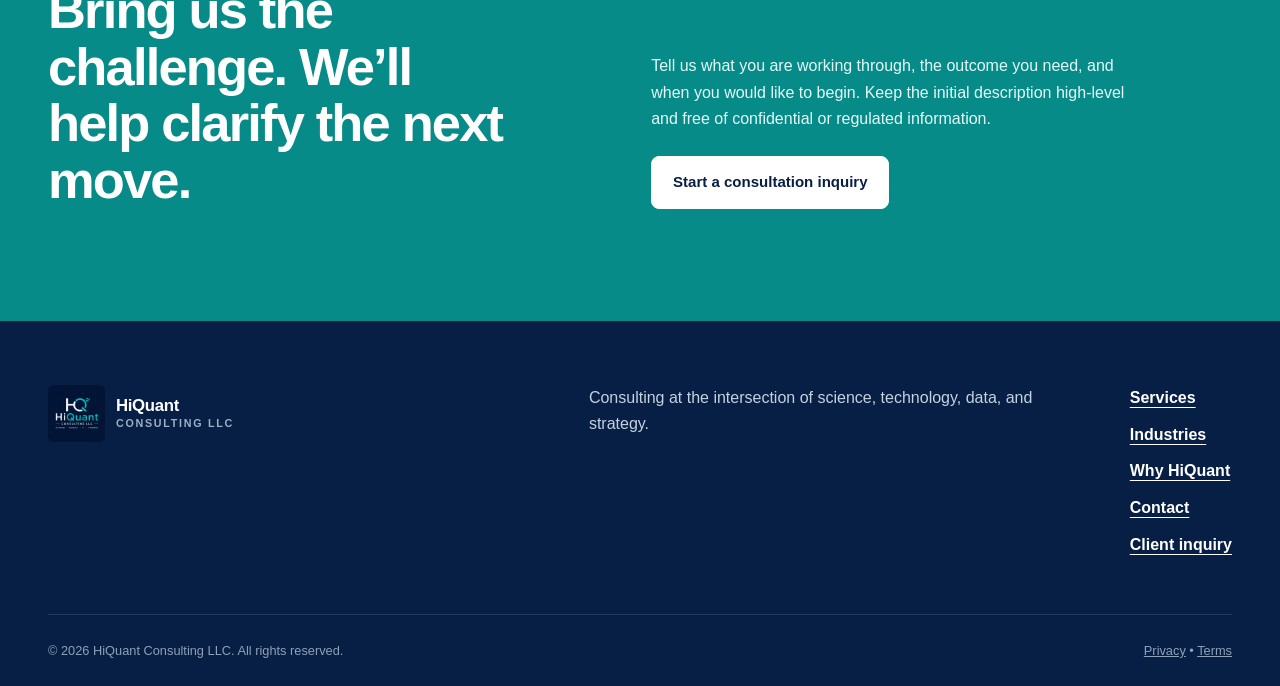
==== commit 555d9ab0: "Build Phase 3 client intake workflow" ====
--- a/index.html
+++ b/index.html
@@ -35,7 +35,7 @@
           <a href="#industries">Industries</a>
           <a href="#why">Why HiQuant</a>
           <a href="#contact">Contact</a>
-          <a class="button button-small" href="#contact">Request a consultation</a>
+          <a class="button button-small" href="intake.html">Request a consultation</a>
         </nav>
       </div>
     </header>
@@ -48,7 +48,7 @@
             <h1 id="hero-title">Clarity for complex, regulated work.</h1>
             <p class="hero-summary">HiQuant Consulting connects scientific rigor, technology expertise, and practical strategy to help organizations move important work forward with confidence.</p>
             <div class="button-group">
-              <a class="button" href="#contact">Plan a consultation</a>
+              <a class="button" href="intake.html">Plan a consultation</a>
               <a class="text-link" href="#services">Explore our capabilities <span aria-hidden="true">→</span></a>
             </div>
           </div>
@@ -217,8 +217,8 @@
             <h2 id="contact-title">Bring us the challenge. We’ll help clarify the next move.</h2>
           </div>
           <div class="contact-action">
-            <p>Tell us what you are working through, the outcome you need, and when you would like to begin. The secure inquiry form arrives in Phase 3.</p>
-            <span class="button button-light" aria-disabled="true">Secure inquiry form coming next</span>
+            <p>Tell us what you are working through, the outcome you need, and when you would like to begin. Keep the initial description high-level and free of confidential or regulated information.</p>
+            <a class="button button-light" href="intake.html">Start a consultation inquiry</a>
           </div>
         </div>
       </section>
@@ -236,6 +236,7 @@
           <a href="#industries">Industries</a>
           <a href="#why">Why HiQuant</a>
           <a href="#contact">Contact</a>
+          <a href="intake.html">Client inquiry</a>
         </nav>
       </div>
       <div class="container footer-legal">
--- a/css/main.css
+++ b/css/main.css
@@ -57,7 +57,10 @@
 }
 
 button,
-a {
+a,
+input,
+select,
+textarea {
   -webkit-tap-highlight-color: transparent;
 }
 
@@ -768,6 +771,363 @@
   color: var(--ink);
 }
 
+.intake-hero h1 {
+  max-width: 13ch;
+}
+
+.intake-layout {
+  display: grid;
+  align-items: start;
+  grid-template-columns: minmax(17rem, 0.38fr) minmax(0, 0.62fr);
+  gap: clamp(2.5rem, 8vw, 7rem);
+}
+
+.intake-aside {
+  position: sticky;
+  top: calc(var(--header-height) + 2rem);
+}
+
+.intake-aside h2 {
+  color: var(--navy-900);
+  font-size: clamp(2rem, 3.5vw, 3rem);
+}
+
+.intake-aside > p:not(.eyebrow) {
+  color: var(--slate);
+}
+
+.privacy-callout {
+  padding: 1.25rem;
+  margin-block: 2rem;
+  border-left: 4px solid var(--teal-700);
+  background: var(--teal-100);
+}
+
+.privacy-callout strong {
+  color: var(--navy-900);
+}
+
+.privacy-callout p {
+  margin: 0.4rem 0 0;
+  color: var(--ink);
+  font-size: 0.9rem;
+}
+
+.intake-expectations {
+  padding: 0;
+  margin: 0;
+  list-style: none;
+}
+
+.intake-expectations li {
+  display: grid;
+  padding-block: 1rem;
+  border-bottom: 1px solid var(--line);
+  color: var(--slate);
+  font-size: 0.9rem;
+  grid-template-columns: 2.4rem 1fr;
+  gap: 0.5rem;
+}
+
+.intake-expectations li:first-child {
+  border-top: 1px solid var(--line);
+}
+
+.intake-expectations span {
+  color: var(--teal-700);
+  font-size: 0.72rem;
+  font-weight: 850;
+}
+
+.form-card {
+  padding: clamp(1.25rem, 4vw, 3rem);
+  border: 1px solid var(--line);
+  border-radius: var(--radius-lg);
+  background: var(--white);
+  box-shadow: var(--shadow-sm);
+}
+
+.preview-notice {
+  display: flex;
+  align-items: baseline;
+  padding: 0.9rem 1rem;
+  margin-bottom: 2rem;
+  border: 1px solid #b7e9e6;
+  border-radius: var(--radius-sm);
+  background: var(--teal-100);
+  color: var(--ink);
+  font-size: 0.85rem;
+  gap: 0.65rem;
+}
+
+.preview-notice strong {
+  flex: 0 0 auto;
+  color: var(--navy-900);
+}
+
+.form-section {
+  padding: 0 0 clamp(2.5rem, 5vw, 4rem);
+  margin: 0 0 clamp(2.5rem, 5vw, 4rem);
+  border: 0;
+  border-bottom: 1px solid var(--line);
+}
+
+.form-section:last-of-type {
+  margin-bottom: 2rem;
+}
+
+.form-section legend {
+  width: 100%;
+  padding: 0 0 1.5rem;
+  color: var(--navy-900);
+  font-size: clamp(1.25rem, 2vw, 1.6rem);
+  font-weight: 800;
+  letter-spacing: -0.025em;
+}
+
+.form-section legend span {
+  margin-right: 0.6rem;
+  color: var(--teal-700);
+  font-size: 0.72rem;
+  letter-spacing: 0.08em;
+  vertical-align: middle;
+}
+
+.form-grid {
+  display: grid;
+  grid-template-columns: repeat(2, minmax(0, 1fr));
+  gap: 1.5rem 1.25rem;
+}
+
+.form-field {
+  min-width: 0;
+}
+
+.form-field-full {
+  grid-column: 1 / -1;
+}
+
+.form-field label,
+.checkbox-field label {
+  display: inline-block;
+  margin-bottom: 0.4rem;
+  color: var(--navy-900);
+  font-size: 0.9rem;
+  font-weight: 750;
+}
+
+.form-field label > span,
+.checkbox-field label > span {
+  color: #a43b34;
+}
+
+.form-field input,
+.form-field select,
+.form-field textarea {
+  width: 100%;
+  border: 1px solid #aeb9c6;
+  border-radius: var(--radius-sm);
+  background: var(--white);
+  color: var(--ink);
+  font: inherit;
+  transition: border-color 150ms ease, box-shadow 150ms ease;
+}
+
+.form-field input,
+.form-field select {
+  min-height: 3.2rem;
+  padding: 0.7rem 0.8rem;
+}
+
+.form-field textarea {
+  min-height: 10rem;
+  padding: 0.8rem;
+  resize: vertical;
+}
+
+.form-field input:hover,
+.form-field select:hover,
+.form-field textarea:hover {
+  border-color: var(--navy-800);
+}
+
+.form-field input:focus,
+.form-field select:focus,
+.form-field textarea:focus {
+  border-color: var(--teal-700);
+  outline: 0;
+  box-shadow: 0 0 0 3px rgba(18, 183, 177, 0.22);
+}
+
+.form-field input[aria-invalid="true"],
+.form-field select[aria-invalid="true"],
+.form-field textarea[aria-invalid="true"] {
+  border-color: #a43b34;
+  box-shadow: 0 0 0 1px #a43b34;
+}
+
+.label-row {
+  display: flex;
+  align-items: baseline;
+  justify-content: space-between;
+  gap: 1rem;
+}
+
+.character-count,
+.field-hint,
+.field-error {
+  font-size: 0.78rem;
+}
+
+.character-count,
+.field-hint {
+  color: var(--slate);
+}
+
+.field-hint {
+  margin: 0.4rem 0 0;
+}
+
+.field-error {
+  min-height: 1.25rem;
+  margin: 0.3rem 0 0;
+  color: #8f2f29;
+  font-weight: 700;
+}
+
+.checkbox-field {
+  display: grid;
+  align-items: start;
+  grid-template-columns: 1.3rem 1fr;
+  gap: 0.75rem;
+}
+
+.checkbox-field input {
+  width: 1.2rem;
+  height: 1.2rem;
+  margin: 0.22rem 0 0;
+  accent-color: var(--teal-700);
+}
+
+.checkbox-field input[aria-invalid="true"] {
+  outline: 2px solid #a43b34;
+  outline-offset: 2px;
+}
+
+.checkbox-field label {
+  margin-bottom: 0;
+  line-height: 1.5;
+}
+
+.checkbox-field a,
+.legal-content a {
+  color: var(--teal-700);
+  font-weight: 750;
+  text-underline-offset: 0.2rem;
+}
+
+.form-alert {
+  padding: 1.25rem 1.4rem;
+  margin-bottom: 2rem;
+  border-radius: var(--radius-sm);
+}
+
+.form-alert h2 {
+  margin-bottom: 0.55rem;
+  font-size: 1.3rem;
+  letter-spacing: -0.02em;
+}
+
+.form-alert p:last-child,
+.form-alert ul {
+  margin-bottom: 0;
+}
+
+.form-alert-error {
+  border: 1px solid #e4b7b3;
+  border-left: 4px solid #a43b34;
+  background: #fff1f0;
+  color: #6f211c;
+}
+
+.form-alert-error a {
+  color: #6f211c;
+  text-underline-offset: 0.2rem;
+}
+
+.form-alert-success {
+  border: 1px solid #a9ded0;
+  border-left: 4px solid #237a61;
+  background: #edfaf6;
+  color: #174f40;
+}
+
+.form-alert-kicker {
+  margin-bottom: 0.4rem;
+  font-size: 0.7rem;
+  font-weight: 850;
+  letter-spacing: 0.12em;
+  text-transform: uppercase;
+}
+
+.is-hidden {
+  display: none;
+}
+
+.form-actions {
+  display: flex;
+  align-items: center;
+  justify-content: space-between;
+  gap: 1.25rem;
+}
+
+.form-actions > p {
+  max-width: 19rem;
+  margin: 0;
+  color: var(--slate);
+  font-size: 0.8rem;
+  text-align: right;
+}
+
+.submit-button {
+  min-width: 15rem;
+}
+
+.submit-button:disabled {
+  cursor: wait;
+  opacity: 0.75;
+  transform: none;
+}
+
+.button-spinner {
+  display: none;
+  width: 1rem;
+  height: 1rem;
+  margin-left: 0.6rem;
+  border: 2px solid rgba(3, 20, 47, 0.25);
+  border-top-color: var(--navy-950);
+  border-radius: 50%;
+  animation: button-spin 650ms linear infinite;
+}
+
+.submit-button[data-loading="true"] .button-spinner {
+  display: inline-block;
+}
+
+.hp-field {
+  position: absolute;
+  left: -10000px;
+  width: 1px;
+  height: 1px;
+  overflow: hidden;
+}
+
+@keyframes button-spin {
+  to {
+    transform: rotate(360deg);
+  }
+}
+
 .contact-band {
   padding-block: clamp(4.5rem, 9vw, 7rem);
   background: var(--teal-700);
@@ -931,6 +1291,14 @@
     gap: 2.5rem;
   }
 
+  .intake-layout {
+    grid-template-columns: 1fr;
+  }
+
+  .intake-aside {
+    position: static;
+  }
+
   .legal-nav {
     position: static;
     grid-template-columns: repeat(2, minmax(0, 1fr));
@@ -999,6 +1367,28 @@
 
   .legal-nav {
     grid-template-columns: 1fr;
+  }
+
+  .form-grid {
+    grid-template-columns: 1fr;
+  }
+
+  .form-field-full {
+    grid-column: auto;
+  }
+
+  .preview-notice,
+  .form-actions {
+    align-items: flex-start;
+    flex-direction: column;
+  }
+
+  .form-actions > p {
+    text-align: left;
+  }
+
+  .submit-button {
+    width: 100%;
   }
 
   .trust-grid p,
@@ -1040,4 +1430,8 @@
     scroll-behavior: auto !important;
     transition-duration: 0.01ms !important;
   }
-}
+
+  .button-spinner {
+    animation: none;
+  }
+}
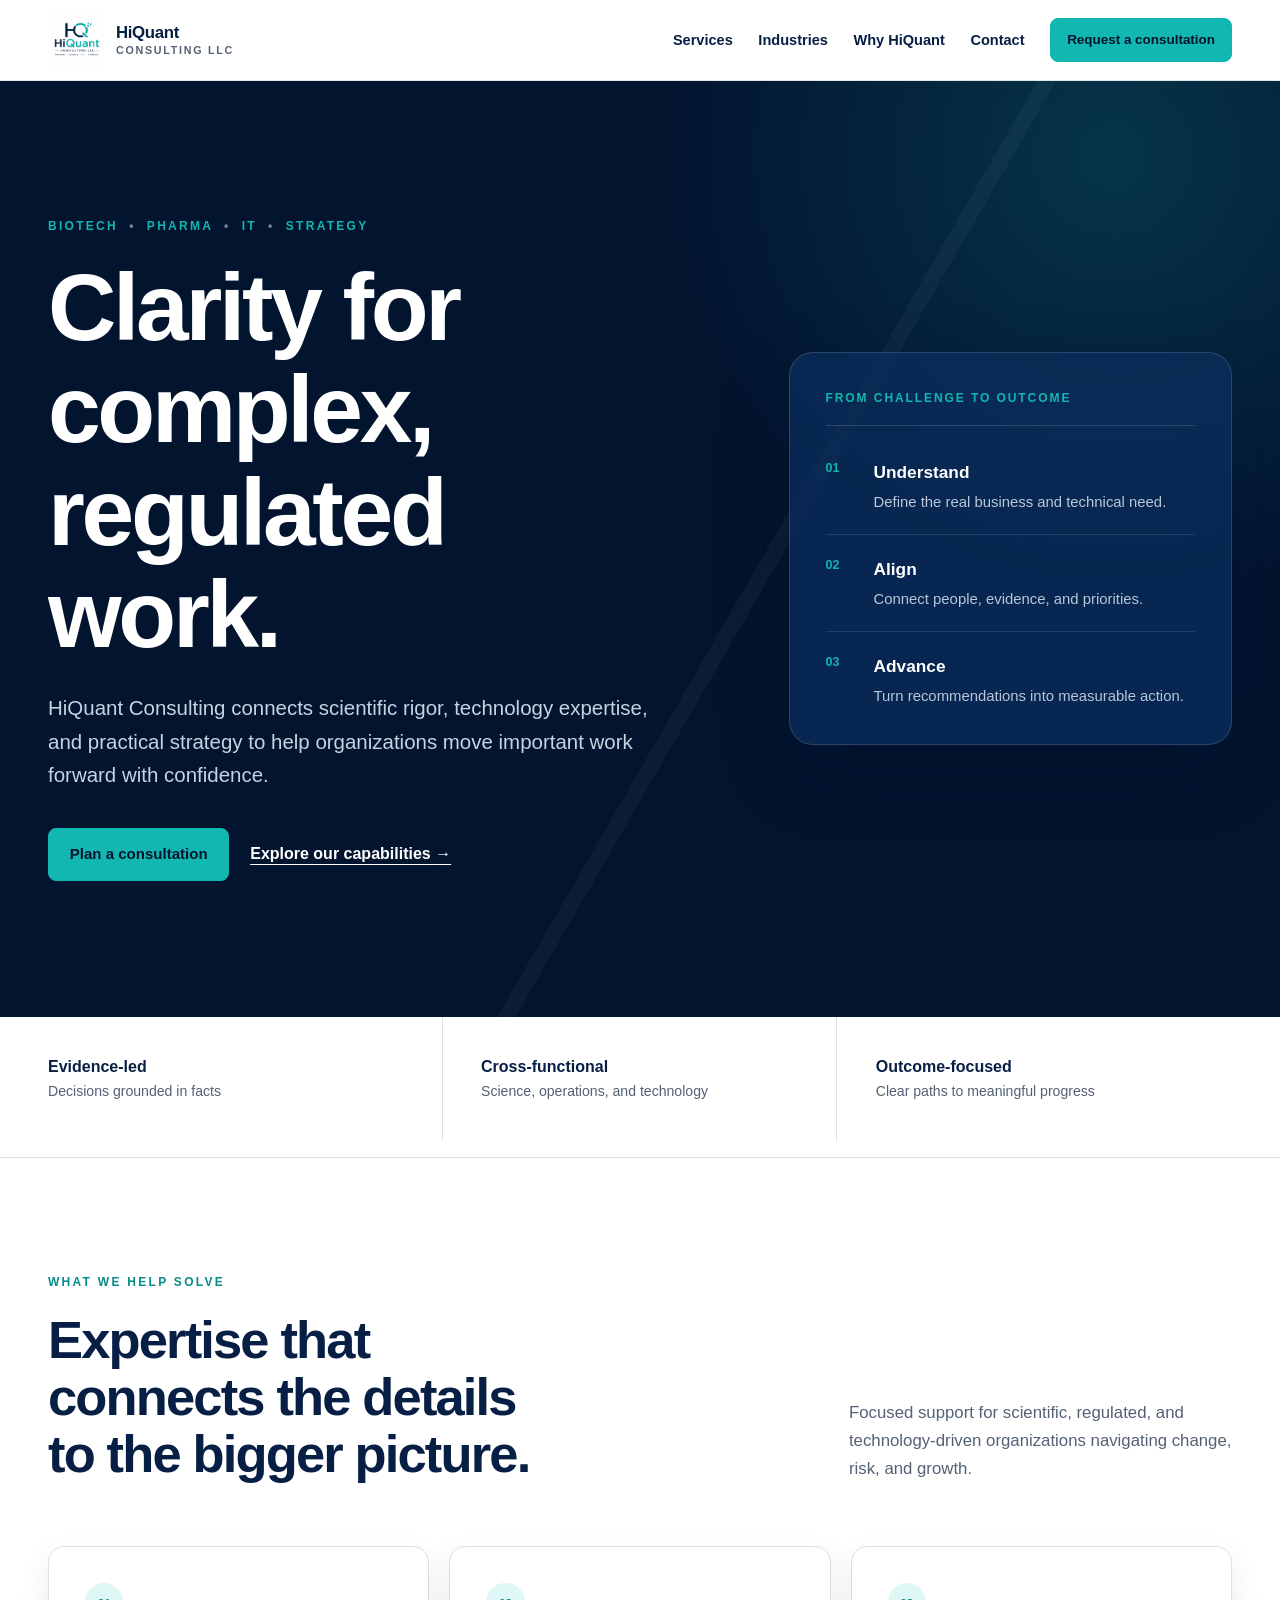
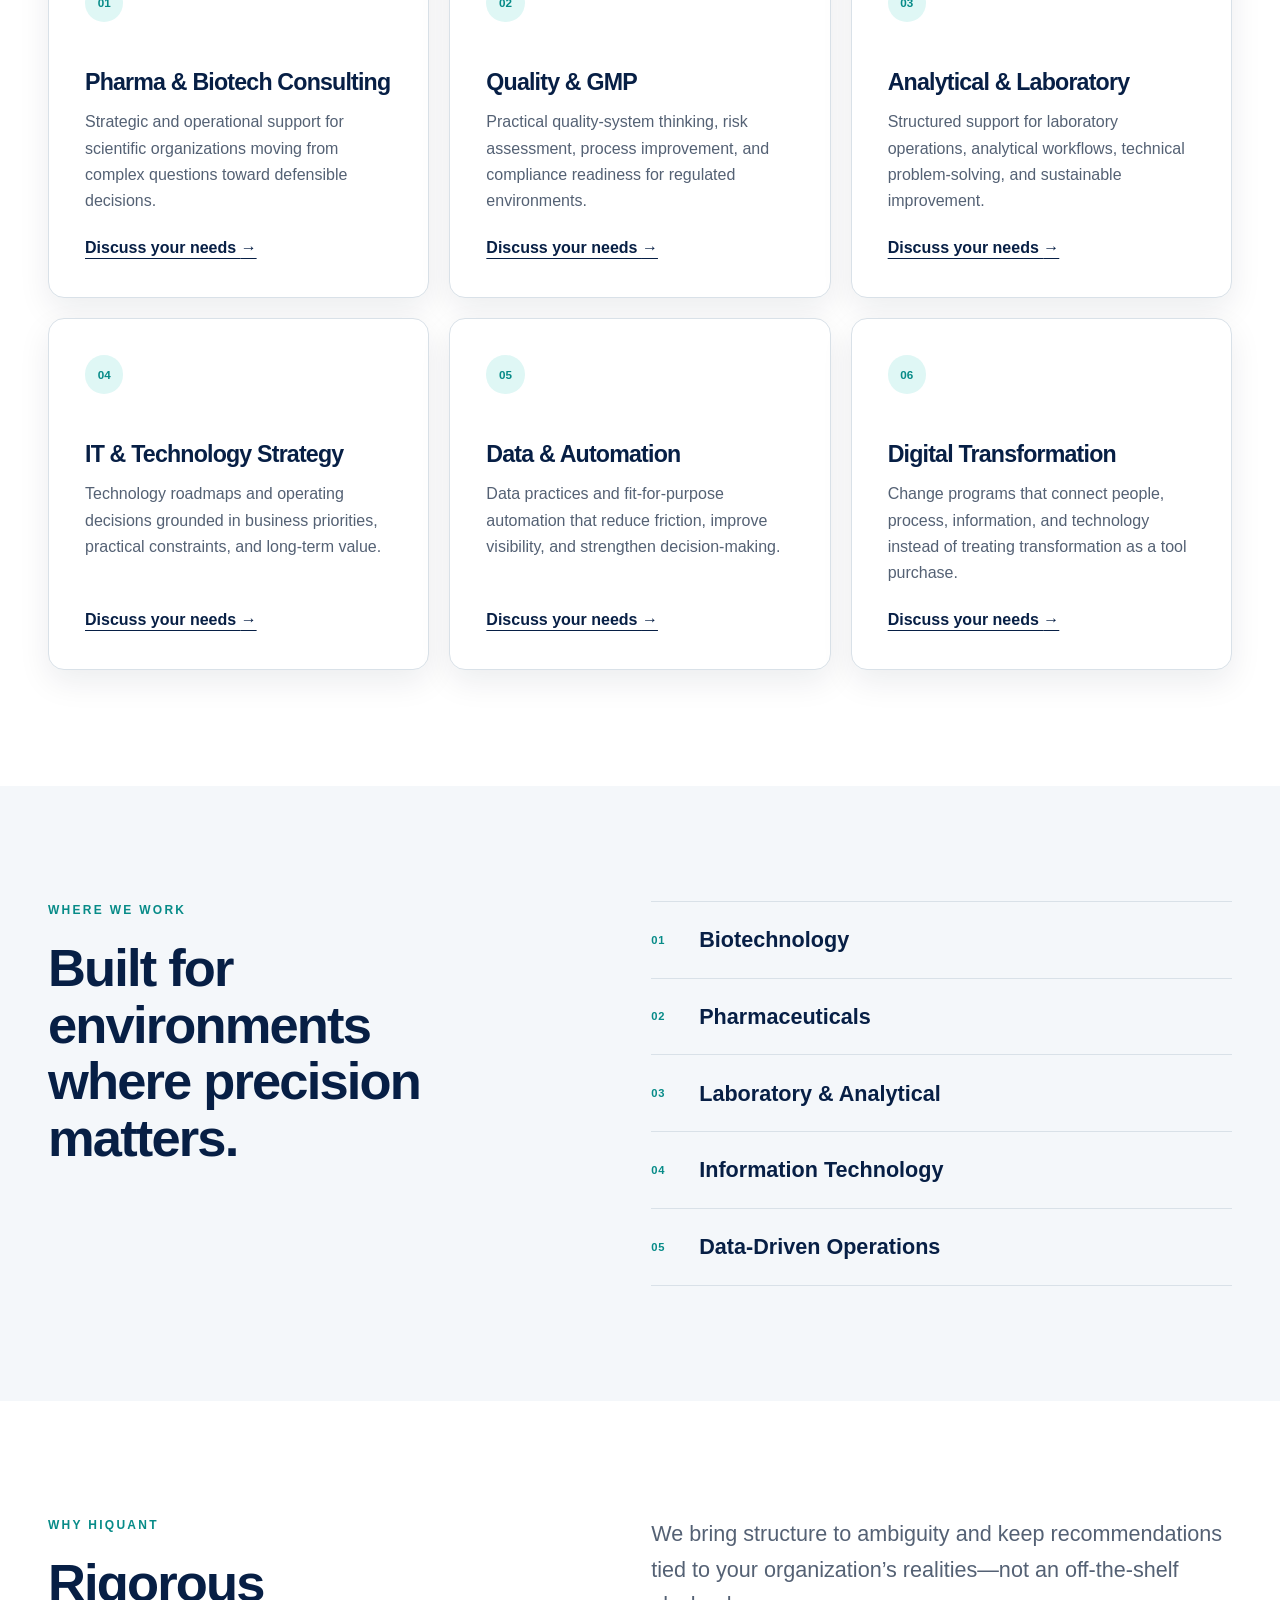
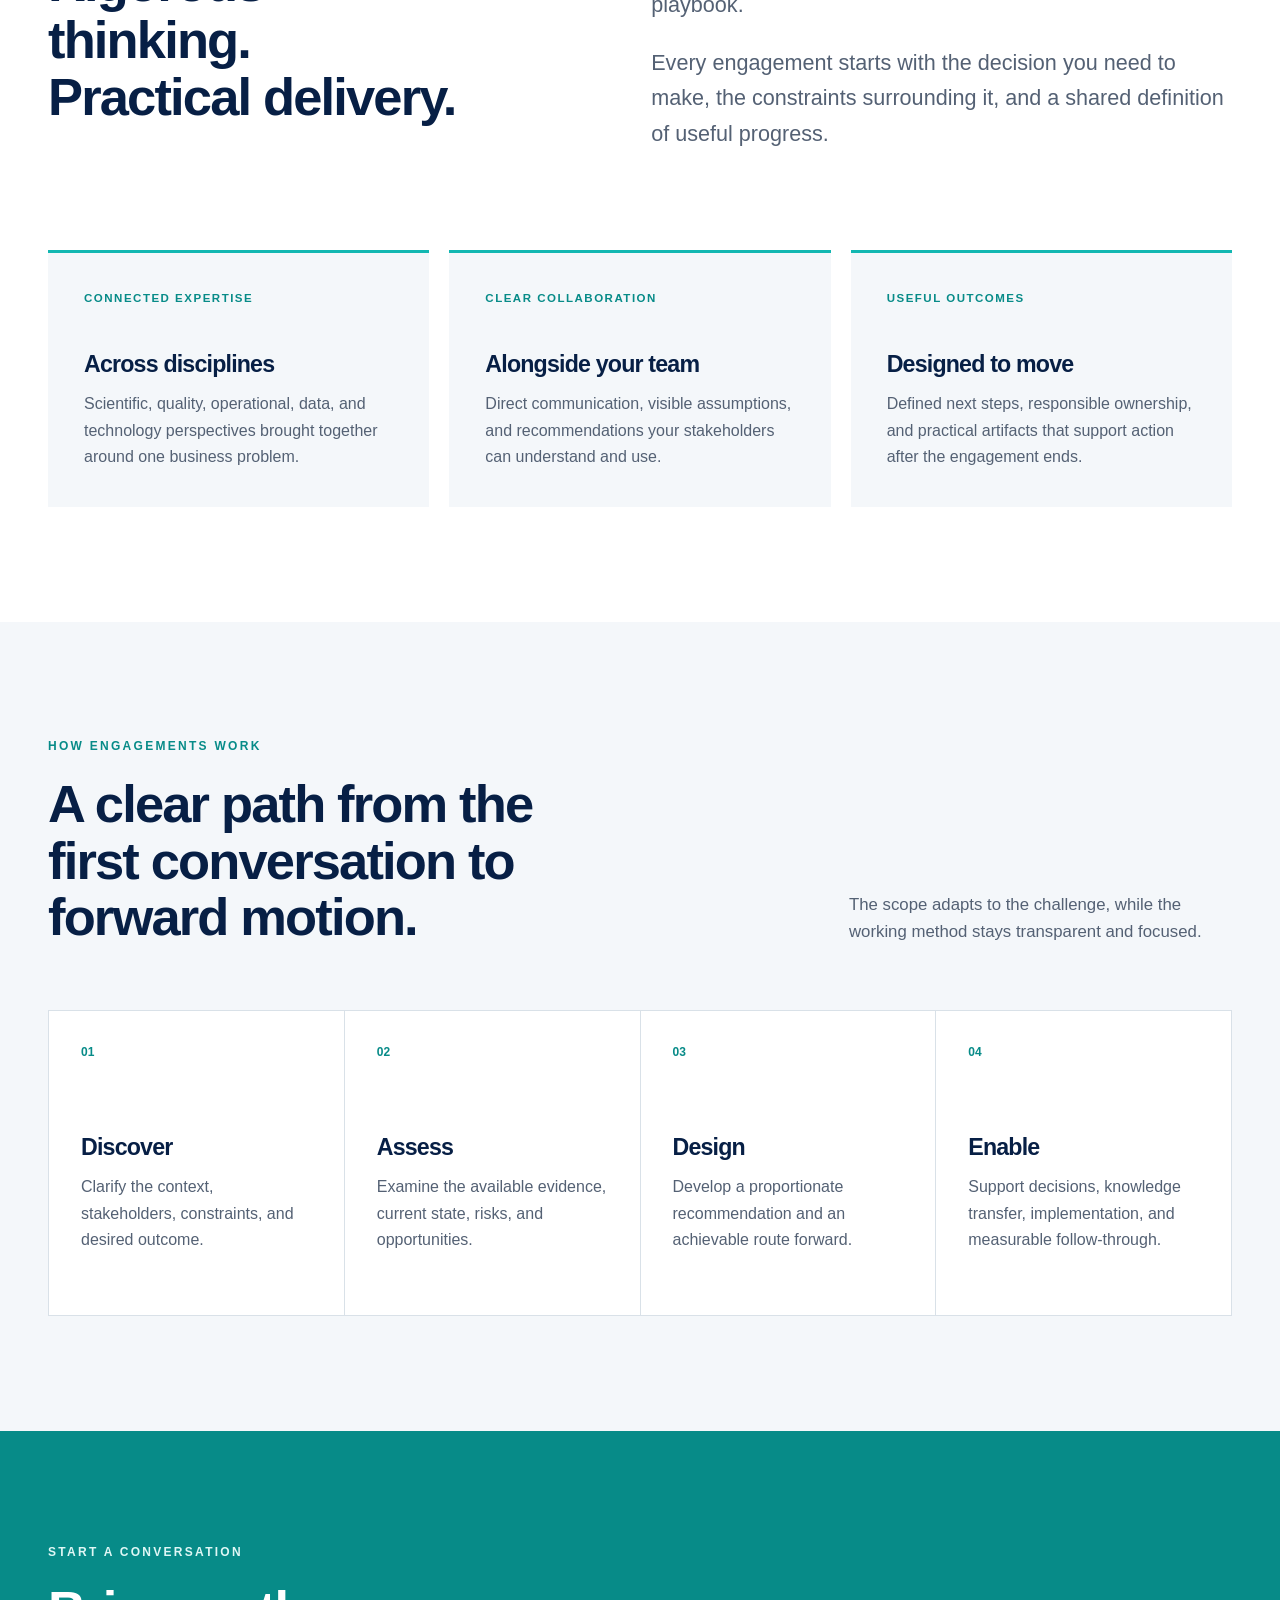
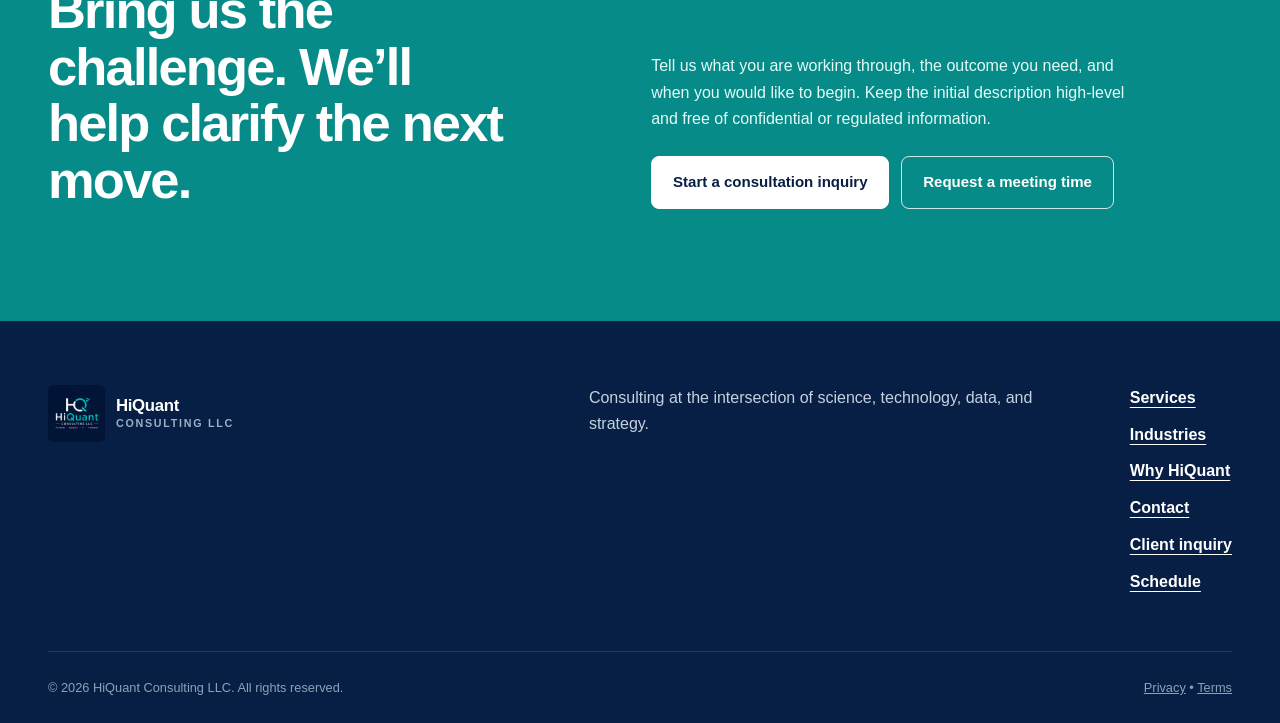
==== commit 33735583: "Build scheduling and appointment administration" ====
--- a/index.html
+++ b/index.html
@@ -218,7 +218,10 @@
           </div>
           <div class="contact-action">
             <p>Tell us what you are working through, the outcome you need, and when you would like to begin. Keep the initial description high-level and free of confidential or regulated information.</p>
-            <a class="button button-light" href="intake.html">Start a consultation inquiry</a>
+            <div class="contact-buttons">
+              <a class="button button-light" href="intake.html">Start a consultation inquiry</a>
+              <a class="button button-outline-light" href="schedule.html">Request a meeting time</a>
+            </div>
           </div>
         </div>
       </section>
@@ -237,6 +240,7 @@
           <a href="#why">Why HiQuant</a>
           <a href="#contact">Contact</a>
           <a href="intake.html">Client inquiry</a>
+          <a href="schedule.html">Schedule</a>
         </nav>
       </div>
       <div class="container footer-legal">
--- a/css/main.css
+++ b/css/main.css
@@ -1153,6 +1153,23 @@
   color: #e3fbf9;
 }
 
+.contact-buttons {
+  display: flex;
+  flex-wrap: wrap;
+  gap: 0.75rem;
+}
+
+.button-outline-light {
+  border: 1px solid rgba(255, 255, 255, 0.8);
+  background: transparent;
+  color: var(--white);
+}
+
+.button-outline-light:hover {
+  border-color: var(--white);
+  background: rgba(255, 255, 255, 0.12);
+}
+
 .site-footer {
   padding-top: 4rem;
   background: var(--navy-900);
